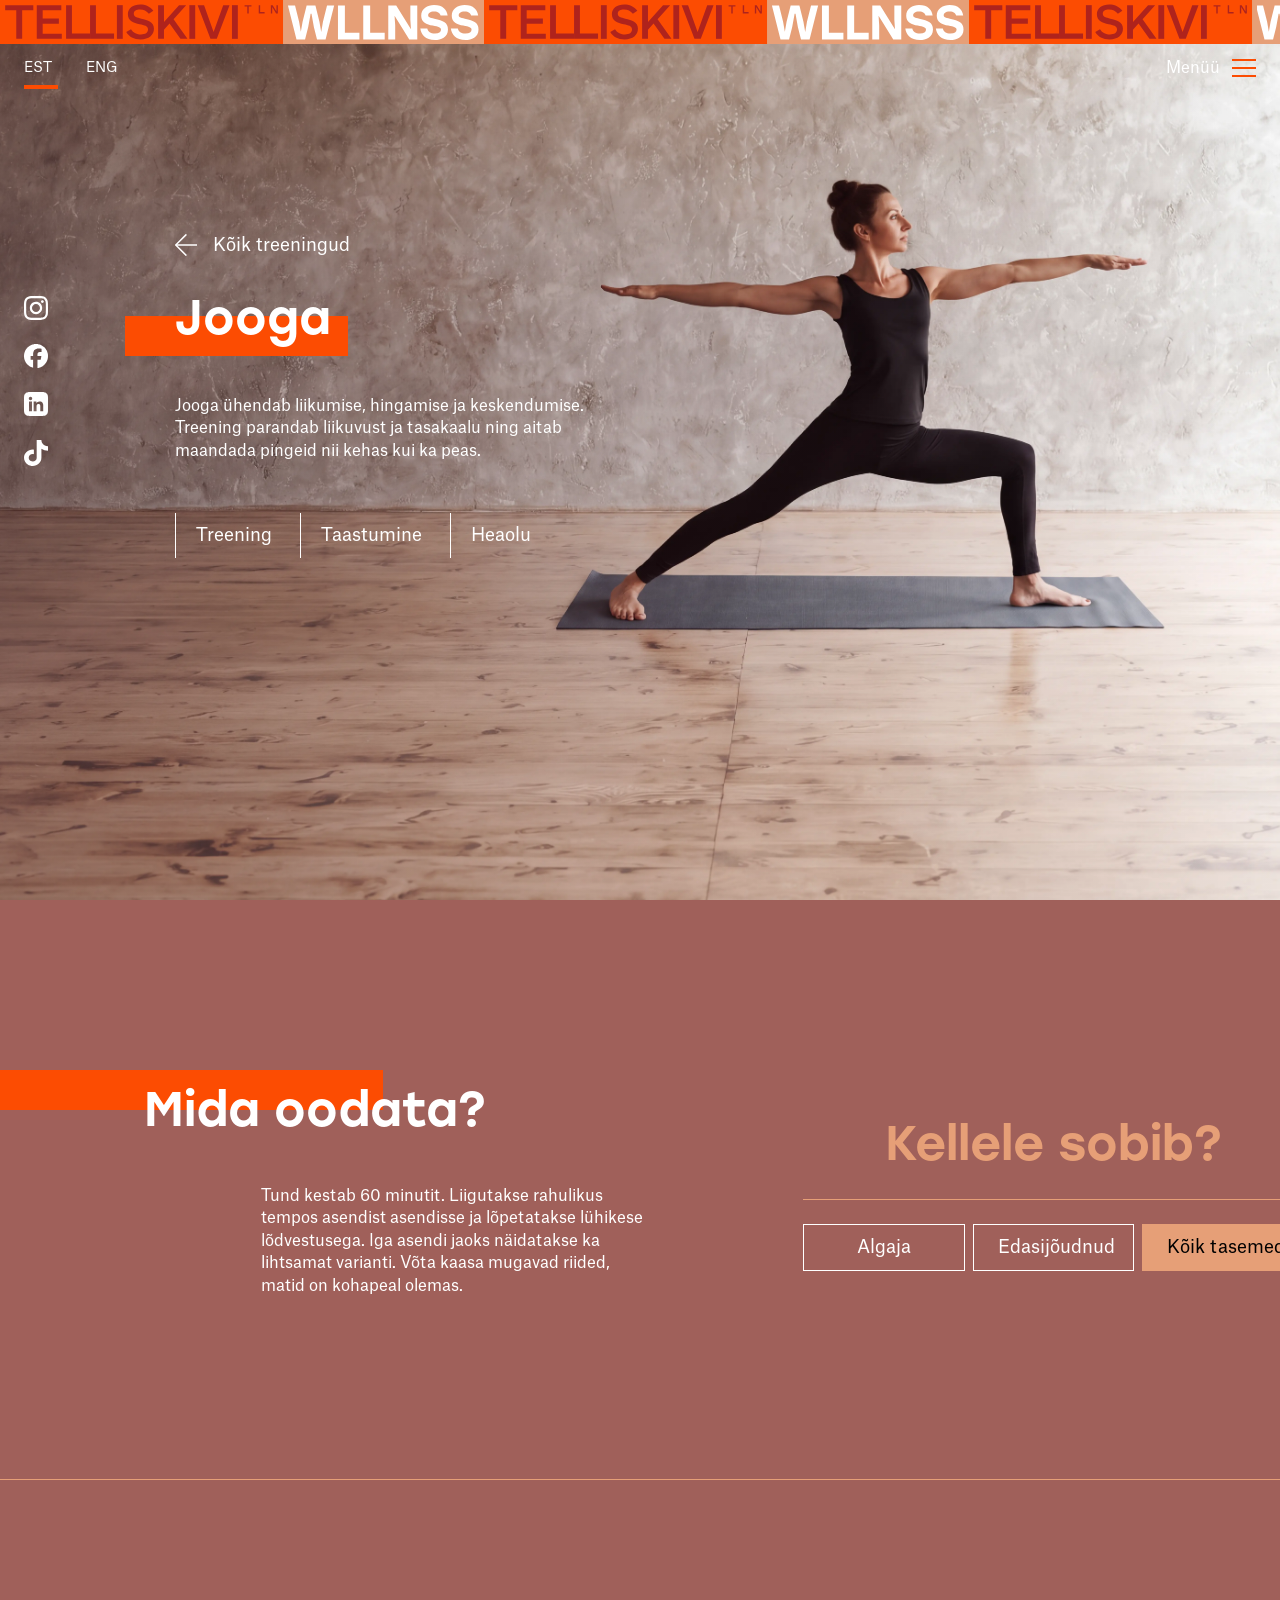
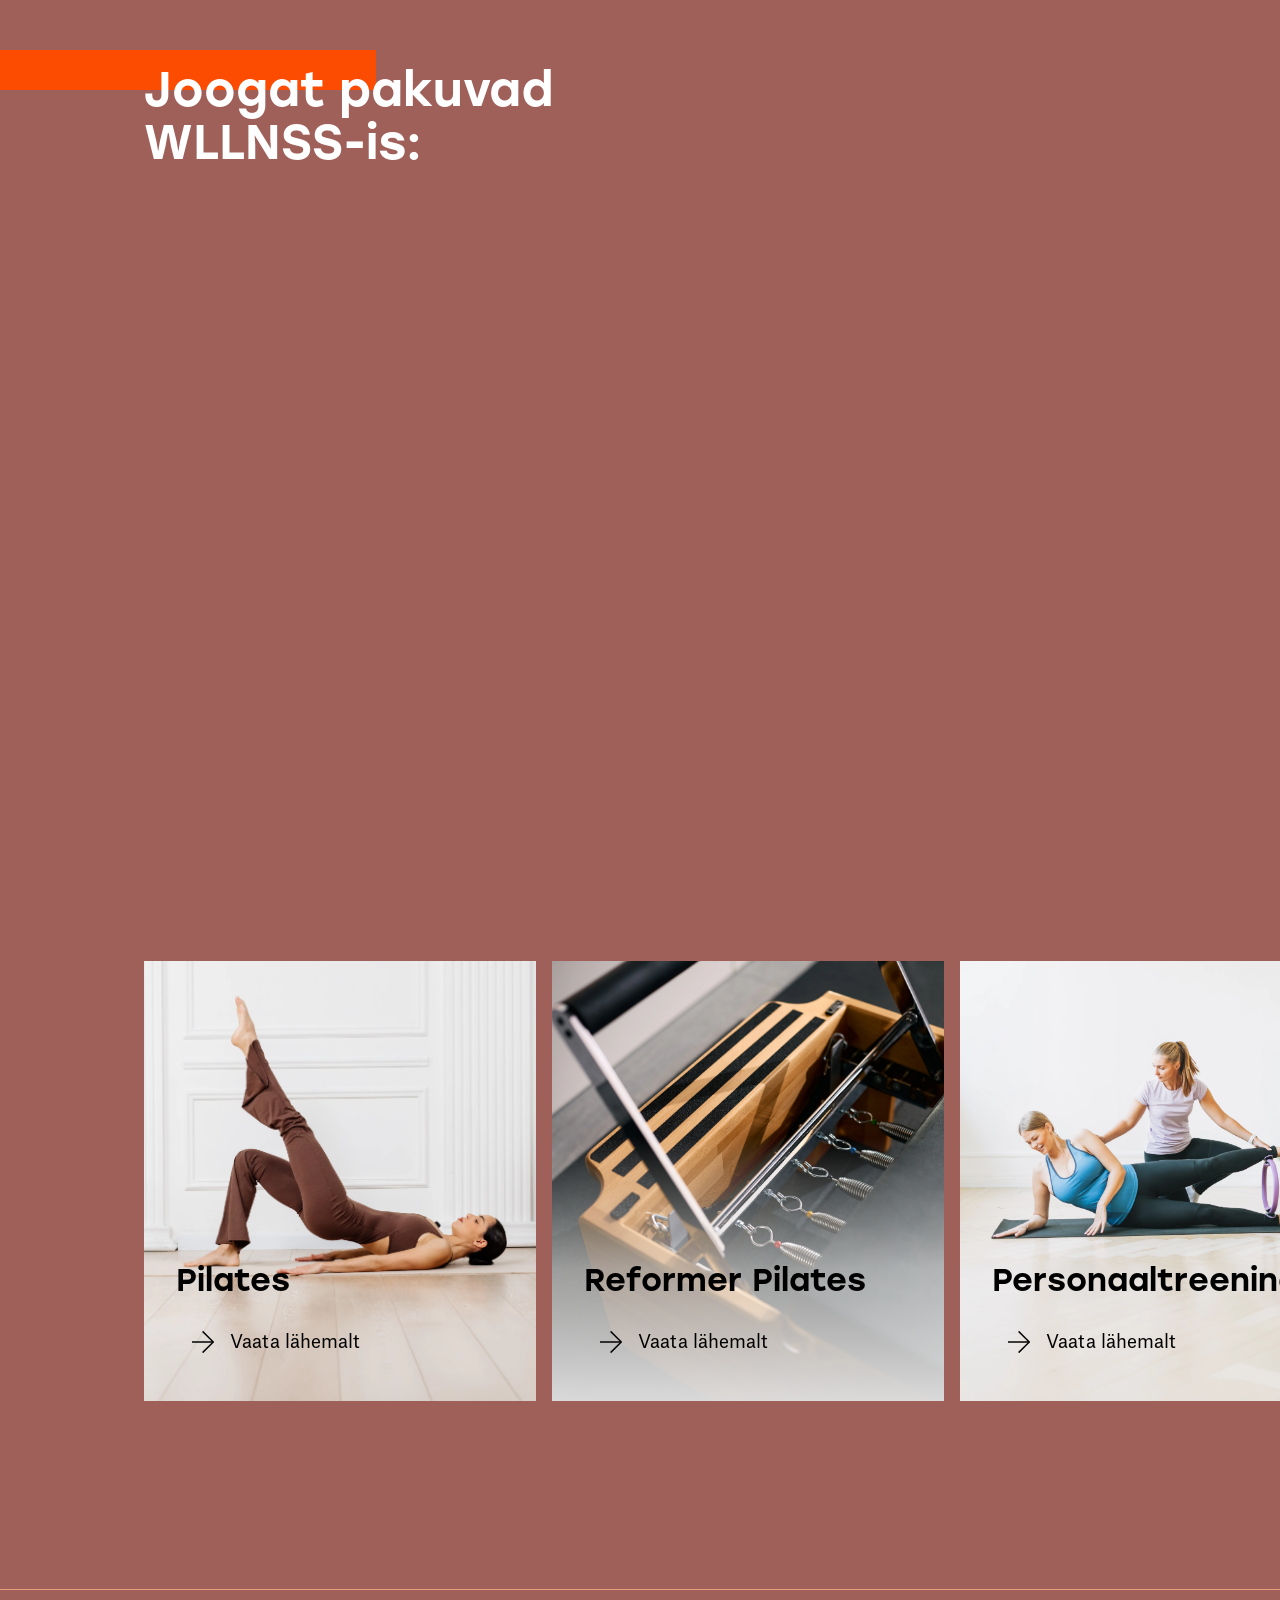
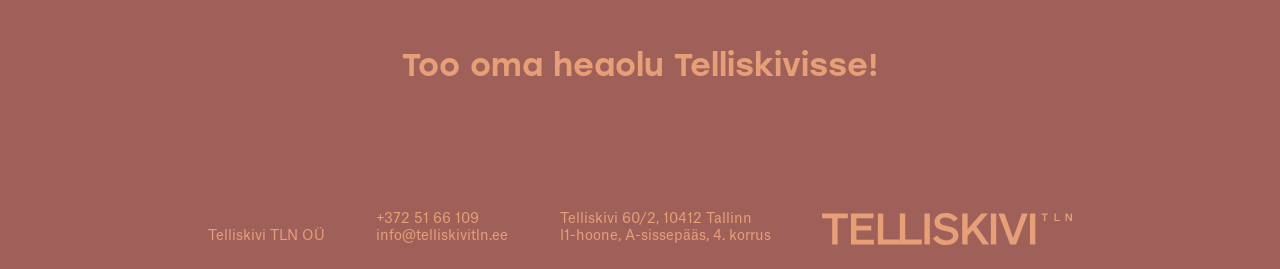
==== jooga.html @ dd175621 "Footer: headline back to 'Too oma heaolu Telliskivisse!' (Ken) Co-Authored-By: Claude Opus 5.5 <nore" ====
<!doctype html>
<html lang="et">
<head>
  <!-- @head -->
  <meta charset="utf-8">
  <meta name="viewport" content="width=device-width, initial-scale=1">
  <meta name="robots" content="noindex, nofollow">
  <meta name="theme-color" content="#A0605A">
  <link rel="stylesheet" href="assets/css/tokens.css">
  <link rel="stylesheet" href="assets/css/style.css">
  <!-- /@head -->
  <title>Jooga &ndash; WLLNSS</title>
</head>
<body>

  <!-- @header -->
  <svg class="sprite" aria-hidden="true" focusable="false" xmlns="http://www.w3.org/2000/svg">
    <!-- nool.svg (identical in this file and M-hoone), stroke -> currentColor -->
    <symbol id="ic-nool" viewBox="0 0 22 22">
      <path d="M0 11.0024H21.2067" stroke="currentColor" stroke-width="1.5" stroke-miterlimit="10" fill="none"/>
      <path d="M10.6033 0.367188L21.2637 11.0025L10.6033 21.6378" stroke="currentColor" stroke-width="1.5" stroke-miterlimit="10" fill="none"/>
    </symbol>
  </svg>

  <!-- Sticky header. Ticker and menu bar both stay at the top; the bar
       gets its 90% light background as soon as the page scrolls.
       Menu = main Telliskivi site menu, Figma "MENÜÜ EXPLORATION" 3:398:
       transparent 3:605, open 3:815, scrolled + open 3:1035.
       KOGUKOND is a main-site item and is left out on WLLNSS (Ken). -->
  <header class="hdr" data-header>
    <!-- Figma 2:59 — ticker-logo.svg is exactly one repeat period, so it tiles with no seam -->
    <a class="ticker" href="index.html" aria-label="Telliskivi TLN WLLNSS — avaleht">
      <span class="ticker__track"></span>
    </a>

    <div class="hdr__bar">
      <nav class="lang" aria-label="Keel">
        <a href="#" aria-current="true">EST</a>
        <a href="#" lang="en">ENG</a>
      </nav>


      <div class="hdr__right">
        <button class="hdr__menu-btn" data-burger aria-expanded="false" aria-controls="site-nav">
          <span class="hdr__menu-label">Men&uuml;&uuml;</span>
          <span class="hdr__burger" aria-hidden="true"><i></i><i></i><i></i></span>
          <img class="hdr__close" src="assets/img/sulge.svg" alt="" width="24" height="18">
        </button>
      </div>
    </div>

    <!-- Open menu — 3:1027 (transparent, blur only) / 3:1247 (scrolled, 90% light) -->
    <nav class="menu-drop" id="site-nav" data-nav>
      <!-- Menu (Ken, 2026-10-12) -->
      <a href="index.html#tutvustus">Tutvustus</a>
      <a href="treeningud.html" data-page="treeningud">Treeningud ja teenused</a>
      <a href="index.html#asukoht">Asukoht</a>
      <a href="https://telliskivitln.ee" target="_blank" rel="noopener">Telliskivi TLN</a>
    </nav>
  </header>
  <!-- /@header -->

  <main>

    <!-- HERO — Figma 6:133 -->
    <section class="hero hero--detail hero--jooga">
      <img class="hero__img" src="assets/img/yoga_2.webp" alt="" fetchpriority="high">
      <div class="canvas">
        <a class="nupp nupp--back detail__back" href="treeningud.html" data-reveal><svg class="nupp__arrow" aria-hidden="true"><use href="#ic-nool"/></svg>K&otilde;ik treeningud</a>
        <span class="bar bar--hero" style="--bar-w: 223px" data-reveal aria-hidden="true"></span>
        <h1 class="hero__title h1" data-reveal>Jooga</h1>
        <p class="hero__text" data-reveal data-reveal-delay="80">Jooga &uuml;hendab liikumise, hingamise ja keskendumise. Treening parandab liikuvust ja tasakaalu ning aitab maandada pingeid nii kehas kui ka peas.</p>
        <!-- Category tags (10:175) — part of the filters feature, so the filters switch in tokens.css hides them too -->
        <div class="detail__tags" data-reveal data-reveal-delay="160">
          <a class="detail__tag" href="treeningud.html?f=reset">Treening</a>
          <a class="detail__tag" href="treeningud.html?f=recover">Taastumine</a>
          <a class="detail__tag" href="treeningud.html?f=connect">Heaolu</a>
        </div>
      </div>

      <!-- Figma 2:201 — social.svg inlined (fill -> currentColor) with a link
           around each icon, so each one can change colour on hover.
           Outside .canvas so it is always 24px from the screen edge, not the 1440 canvas. -->
      <svg class="social" width="24" height="170" viewBox="0 0 24 170" fill="none" xmlns="http://www.w3.org/2000/svg">
          <a href="#" aria-label="Instagram"><rect y="0" width="24" height="24" fill="transparent"/><path d="M7.03179 0.077863C5.75504 0.139923 4.8817 0.343834 4.1192 0.640834C3.3301 0.946701 2.66069 1.35896 1.99571 2.02831C1.33074 2.69767 0.918457 3.36703 0.617002 4.15608C0.31998 4.91853 0.120488 5.7918 0.0628566 7.06846C0.00965865 8.35399 -0.00364083 8.76181 0.000792326 12.0199C0.00522549 15.2781 0.0229581 15.6859 0.0805892 16.967C0.142653 18.2437 0.346579 19.1169 0.643601 19.8794C0.949489 20.6684 1.36177 21.3378 2.03118 22.0027C2.70059 22.6676 3.36999 23.0755 4.1591 23.3813C4.9216 23.6783 5.79493 23.8778 7.07168 23.9354C8.35287 23.9931 8.76072 24.0064 12.0191 23.9975C15.2775 23.9931 15.6898 23.9753 16.9665 23.9177C18.2433 23.8556 19.1166 23.6517 19.8791 23.3547C20.6682 23.0444 21.3376 22.6366 22.0026 21.9673C22.6675 21.2979 23.0754 20.6285 23.3813 19.8395C23.6783 19.077 23.8778 18.2038 23.9354 16.9271C23.9931 15.646 24.0064 15.2382 23.9975 11.9801C23.9931 8.72191 23.9753 8.31409 23.9177 7.033C23.8556 5.75634 23.6517 4.88307 23.3547 4.12062C23.0444 3.33157 22.6365 2.66221 21.9671 1.99729C21.2977 1.33236 20.6283 0.920104 19.8392 0.61867C19.0767 0.32167 18.2034 0.122191 16.9266 0.0645645C15.6454 0.0069375 15.2376 -0.00636103 11.9792 0.00250466C8.72082 0.00693751 8.31297 0.0246689 7.03179 0.0822959M7.17365 21.7722C6.00329 21.7234 5.36935 21.5284 4.94377 21.3644C4.38519 21.1472 3.98177 20.8856 3.56062 20.469C3.13947 20.0478 2.87791 19.6489 2.66069 19.0903C2.49666 18.6648 2.29717 18.0309 2.24397 16.8606C2.18634 15.5973 2.17304 15.216 2.16418 12.0111C2.15974 8.80613 2.16861 8.42934 2.22624 7.16155C2.275 5.99128 2.47006 5.35738 2.63409 4.93183C2.85132 4.36886 3.10844 3.9699 3.52959 3.54878C3.95074 3.12766 4.34972 2.86612 4.9083 2.64891C5.32945 2.4849 5.96783 2.28542 7.13375 2.23223C8.40163 2.17017 8.77845 2.1613 11.9836 2.15243C15.1888 2.148 15.5701 2.15687 16.8335 2.21449C18.0039 2.26326 18.6378 2.4583 19.0634 2.62232C19.6264 2.83953 20.0254 3.09663 20.4465 3.51775C20.8677 3.93887 21.1292 4.33339 21.3465 4.89637C21.5105 5.31749 21.71 5.95582 21.7632 7.12165C21.8252 8.38945 21.8385 8.76624 21.843 11.9712C21.8474 15.1761 21.8385 15.5574 21.7809 16.8207C21.7322 17.991 21.5371 18.6249 21.3731 19.0504C21.1558 19.609 20.8987 20.0124 20.4776 20.4335C20.0564 20.8546 19.6574 21.1161 19.0989 21.3334C18.6777 21.4974 18.0393 21.6968 16.8734 21.75C15.6055 21.8077 15.2287 21.821 12.0235 21.8298C8.81835 21.8343 8.44153 21.8254 7.17365 21.7678M16.9576 5.58346C16.9576 6.37694 17.6049 7.0197 18.3984 7.0197C19.1919 7.0197 19.8392 6.3725 19.8348 5.57902C19.8348 4.78554 19.1875 4.13835 18.3895 4.14278C17.596 4.14278 16.9488 4.78998 16.9532 5.58346M5.83927 12.0066C5.8437 15.4111 8.60999 18.1639 12.0147 18.155C15.4193 18.1506 18.1723 15.3845 18.1679 11.9801C18.1635 8.57563 15.3972 5.82283 11.9925 5.8317C8.58783 5.83613 5.83483 8.60222 5.8437 12.0066M8.00265 12.0022C8.00265 9.79466 9.78478 7.99936 11.9969 7.99492C14.2046 7.99492 16.0001 9.77693 16.0045 11.9889C16.0045 14.1965 14.2224 15.9918 12.0102 15.9962C9.80251 15.9962 8.00708 14.2142 8.00265 12.0022Z" fill="currentColor"/></a>
          <a href="#" aria-label="Facebook"><rect y="48" width="24" height="24" fill="transparent"/><path d="M23.9828 59.4864V60.5717C23.9613 60.6106 23.9656 60.6539 23.9656 60.6971C23.9613 60.8485 23.9613 60.9955 23.944 61.1468C23.9225 61.3457 23.901 61.5446 23.8752 61.7435C23.8321 62.0721 23.7719 62.3964 23.6987 62.7207C23.5609 63.3175 23.3845 63.9055 23.1563 64.4763C22.9583 64.9779 22.7259 65.4665 22.4633 65.9378C22.2524 66.314 22.0242 66.6815 21.7703 67.0318C21.6024 67.2609 21.4345 67.4944 21.2494 67.7106C21.1289 67.8533 21.0127 67.996 20.8878 68.13C20.7501 68.2814 20.6124 68.4327 20.466 68.5754C20.2981 68.744 20.1216 68.904 19.9452 69.064C19.816 69.1808 19.6783 69.2975 19.5448 69.4099C19.3253 69.5915 19.0972 69.7602 18.8647 69.9245C18.473 70.2012 18.0684 70.4477 17.6509 70.6769C17.3409 70.8412 17.0267 70.9925 16.7082 71.1309C16.1873 71.3514 15.6536 71.5373 15.1112 71.6844C14.642 71.8097 14.1642 71.9092 13.6821 71.9784C13.6261 71.987 13.5702 71.9914 13.5099 72C13.4841 72 13.4626 71.987 13.4626 71.9611C13.4626 71.9265 13.4626 71.8919 13.4626 71.8573C13.4626 69.1981 13.4626 66.5345 13.4626 63.8752C13.4626 63.845 13.4626 63.8147 13.4626 63.7844C13.4626 63.7455 13.4798 63.7282 13.5185 63.7239C13.5616 63.7239 13.6046 63.7239 13.6434 63.7239C14.599 63.7239 15.5546 63.7239 16.5102 63.7239C16.5489 63.7239 16.5876 63.7239 16.6264 63.7239C16.6479 63.7239 16.6694 63.7153 16.691 63.7109C16.6996 63.685 16.7039 63.6634 16.7082 63.6418C16.7426 63.4645 16.7727 63.2872 16.8072 63.1056C16.8804 62.6948 16.9578 62.2883 17.031 61.8776C17.1128 61.4279 17.1946 60.9739 17.2807 60.5242C17.3022 60.4074 17.3237 60.2907 17.3452 60.1739C17.3538 60.135 17.3625 60.1004 17.3366 60.0615C17.2893 60.0399 17.2376 60.0485 17.1903 60.0485C15.9979 60.0485 14.8013 60.0485 13.6089 60.0485C13.4583 60.0485 13.4583 60.0485 13.4583 59.8929C13.4583 59.4605 13.4583 59.0281 13.4583 58.5957C13.4583 58.3622 13.4755 58.133 13.5099 57.9038C13.5487 57.6703 13.6046 57.4412 13.695 57.225C13.8328 56.9093 14.0351 56.6499 14.3235 56.4596C14.543 56.3126 14.7884 56.2175 15.0423 56.1569C15.3652 56.0791 15.6923 56.0445 16.0238 56.0402C16.1701 56.0402 16.3165 56.0402 16.4628 56.0402C16.7684 56.0359 17.0784 56.0575 17.384 56.0661C17.4184 56.0661 17.4528 56.0748 17.4873 56.0748C17.5088 56.0748 17.5303 56.0748 17.5519 56.0748C17.5734 56.0272 17.5648 55.984 17.5648 55.9451C17.5648 54.9289 17.5648 53.9085 17.5648 52.8923C17.5648 52.7367 17.5648 52.7496 17.427 52.7194C17.2764 52.6848 17.1257 52.6588 16.9751 52.6329C16.7039 52.5853 16.4284 52.5551 16.1529 52.5291C16.0453 52.5205 15.9377 52.5118 15.8301 52.5032C15.645 52.4902 15.4642 52.4686 15.2791 52.4643C14.9993 52.4599 14.7195 52.4643 14.4397 52.4643C14.4139 52.4643 14.388 52.4643 14.3579 52.4643C14.2073 52.4772 14.0609 52.4902 13.9102 52.5032C13.8069 52.5118 13.7036 52.5205 13.6003 52.5335C13.3937 52.568 13.1828 52.5983 12.9762 52.6459C12.4941 52.7496 12.0292 52.901 11.5901 53.1302C11.1123 53.381 10.6905 53.7009 10.3418 54.116C10.1309 54.3668 9.9501 54.6392 9.79944 54.9333C9.50243 55.5083 9.33456 56.1224 9.22694 56.758C9.19251 56.9612 9.16668 57.1601 9.14946 57.3633C9.13225 57.5752 9.11072 57.7871 9.10642 57.999C9.10642 58.2281 9.10642 58.453 9.10642 58.6821C9.10642 59.08 9.10642 59.4778 9.10642 59.8756C9.10642 59.9102 9.10642 59.9447 9.10642 59.9793C9.10642 60.0226 9.0849 60.0442 9.04185 60.0442C9.00311 60.0442 8.96437 60.0442 8.92563 60.0442C8.21969 60.0442 7.51375 60.0442 6.80781 60.0442C6.77338 60.0442 6.73894 60.0442 6.7045 60.0442C6.68298 60.0442 6.66146 60.0528 6.64424 60.0572C6.62272 60.1091 6.63133 60.1566 6.63133 60.1999C6.63133 61.3241 6.63133 62.444 6.63133 63.5682C6.63133 63.5942 6.63133 63.6245 6.63133 63.6504C6.63133 63.672 6.63994 63.6936 6.64854 63.7196C6.69589 63.7196 6.73464 63.7196 6.77768 63.7196C7.178 63.7196 7.57401 63.7196 7.97433 63.7196C8.30578 63.7196 8.63292 63.7196 8.96437 63.7196C9.00741 63.7196 9.05046 63.7109 9.0935 63.7369C9.0935 63.7498 9.10642 63.7715 9.10642 63.7888C9.10642 63.8234 9.10642 63.8579 9.10642 63.8925C9.10642 66.448 9.10642 69.0035 9.10642 71.5633C9.10642 71.5979 9.10642 71.6325 9.10642 71.6671C9.10642 71.6843 9.09781 71.7016 9.0892 71.7276C9.05907 71.7276 9.03324 71.7276 9.00741 71.7189C8.81802 71.6671 8.62862 71.6152 8.44353 71.559C7.98725 71.4163 7.54388 71.252 7.10913 71.053C6.55385 70.8023 6.02009 70.5169 5.51216 70.1839C5.11614 69.9245 4.73304 69.6478 4.37146 69.3451C4.08737 69.1116 3.81618 68.8608 3.55361 68.6014C3.41156 68.463 3.28242 68.3203 3.14898 68.1733C3.06289 68.0825 2.9768 67.9873 2.89502 67.8879C2.65397 67.5982 2.41722 67.3042 2.20199 66.9928C1.9179 66.5864 1.65532 66.1626 1.42288 65.7259C1.255 65.4146 1.10434 65.0946 0.9666 64.766C0.742765 64.2385 0.553366 63.6936 0.407013 63.1358C0.256355 62.5651 0.144438 61.9857 0.0841749 61.3976C0.0626524 61.1857 0.0411301 60.9782 0.0239121 60.7663C0.0109986 60.5847 0.00669603 60.4031 0.00239153 60.2258C-0.00191298 60.0485 -0.0019135 59.8712 0.0153045 59.694C0.0325225 59.5167 0.0239125 59.3394 0.0411305 59.1621C0.0583485 58.9935 0.0712623 58.8248 0.0884803 58.6562C0.118612 58.3665 0.161658 58.0811 0.217617 57.8001C0.31662 57.2639 0.450059 56.7407 0.626543 56.2218C0.742765 55.8716 0.876204 55.5256 1.02256 55.1884C1.20335 54.7776 1.40135 54.3798 1.62519 53.995C1.88346 53.5496 2.16325 53.1258 2.47748 52.7194C2.76158 52.3518 3.05859 51.993 3.38573 51.66C3.57513 51.4654 3.76453 51.2665 3.97545 51.0892C4.1218 50.9638 4.26385 50.8341 4.4102 50.7131C4.65986 50.5055 4.91814 50.3152 5.18071 50.1293C5.56812 49.8569 5.97274 49.6104 6.39027 49.3899C6.70881 49.2213 7.03165 49.0613 7.3674 48.9229C7.73759 48.7673 8.11638 48.6289 8.50379 48.5122C8.94285 48.3781 9.38621 48.27 9.83388 48.1879C10.1223 48.136 10.4064 48.0884 10.6991 48.0625C10.7938 48.0538 10.8885 48.0452 10.9875 48.0365C11.1554 48.0235 11.3232 48.0019 11.4911 48.0019C11.8398 47.9976 12.1884 48.0019 12.5371 48.0019C12.5758 48.0019 12.6146 48.0019 12.6533 48.0062C12.804 48.0192 12.9503 48.0322 13.101 48.0452C13.2129 48.0538 13.3248 48.0625 13.4324 48.0754C13.6735 48.11 13.9102 48.1446 14.147 48.1835C14.698 48.2787 15.236 48.417 15.7655 48.5943C16.1615 48.724 16.5446 48.8754 16.9234 49.044C17.4744 49.2948 18.0038 49.5802 18.5118 49.9088C18.8906 50.1553 19.2607 50.4233 19.6094 50.7131C19.8634 50.9249 20.113 51.1411 20.3498 51.3746C20.6511 51.6687 20.9395 51.98 21.2107 52.3043C21.512 52.6632 21.7875 53.035 22.0415 53.4242C22.2868 53.7961 22.5106 54.1852 22.713 54.583C22.9669 55.0889 23.1908 55.6121 23.3715 56.1483C23.4662 56.4207 23.548 56.6974 23.6212 56.9785C23.7116 57.3201 23.7848 57.666 23.845 58.0163C23.8838 58.2498 23.9139 58.4789 23.9397 58.7124C23.9613 58.9243 23.9828 59.1318 23.9828 59.348C23.9828 59.3783 23.9828 59.4086 23.9828 59.4388C23.9828 59.4561 23.9914 59.4734 24 59.4951L23.9828 59.4864Z" fill="currentColor"/></a>
          <a href="#" aria-label="LinkedIn"><rect y="96" width="24" height="24" fill="transparent"/><g clip-path="url(#social-clip)"><path fill-rule="evenodd" clip-rule="evenodd" d="M23.9985 113.91C23.9985 114.041 23.9944 114.326 23.9865 114.546C23.9672 115.085 23.9245 115.78 23.8599 116.096C23.7628 116.572 23.6164 117.021 23.4254 117.395C23.1994 117.838 22.9111 118.234 22.5685 118.576C22.2268 118.917 21.8309 119.204 21.3893 119.429C21.0134 119.621 20.5614 119.767 20.0829 119.864C19.7692 119.927 19.0796 119.969 18.5444 119.988C18.3239 119.996 18.0389 120 17.9082 120L6.09075 119.998C5.95932 119.998 5.6743 119.994 5.45436 119.986C4.91578 119.967 4.22056 119.924 3.90407 119.859C3.42807 119.762 2.9789 119.616 2.60501 119.425C2.16263 119.199 1.76656 118.911 1.42468 118.568C1.0835 118.226 0.796334 117.83 0.571211 117.389C0.379526 117.013 0.23308 116.561 0.136343 116.082C0.0732231 115.769 0.0312025 115.079 0.0122485 114.544C0.00438087 114.324 0.000447027 114.039 0.000447027 113.908L0.00223514 102.09C0.00223514 101.959 0.00616898 101.674 0.0142155 101.454C0.033527 100.915 0.0762629 100.22 0.140814 99.9036C0.237908 99.4276 0.384354 98.9785 0.575503 98.6046C0.80152 98.1622 1.08976 97.7661 1.43219 97.4242C1.77407 97.0831 2.16978 96.7959 2.61144 96.5708C2.9873 96.3793 3.43934 96.2326 3.91802 96.1361C4.23147 96.0728 4.92132 96.0308 5.45668 96.0118C5.67698 96.0039 5.962 96 6.09289 96L17.9103 96.0018C18.0418 96.0018 18.3268 96.0059 18.5467 96.0138C19.0853 96.0331 19.7805 96.0758 20.0972 96.1404C20.573 96.2375 21.0222 96.3839 21.3961 96.5749C21.8383 96.8009 22.2345 97.0891 22.5764 97.4317C22.9176 97.7734 23.2047 98.1693 23.4299 98.611C23.6215 98.9867 23.768 99.4387 23.8646 99.9174C23.9279 100.231 23.9699 100.921 23.9888 101.456C23.9967 101.676 24.0006 101.961 24.0006 102.092L23.9988 113.909L23.9985 113.91ZM6.49361 104.18C7.43487 104.18 8.19785 103.417 8.19785 102.475C8.19785 101.534 7.43487 100.771 6.49361 100.771C5.55235 100.771 4.78918 101.534 4.78918 102.475C4.78918 103.417 5.55235 104.18 6.49361 104.18ZM7.97953 105.614H5.00769V115.229H7.97953V105.614ZM18.8462 107.516C18.6433 107.077 18.4226 106.656 18.0366 106.345C17.6609 106.041 17.2217 105.757 16.7565 105.614C16.2288 105.453 15.8374 105.42 15.2872 105.444C14.195 105.489 12.9857 106.115 12.3713 107.013V105.614H9.63996V115.229H12.5392V110.069C12.5392 110.015 12.553 109.143 13.1945 108.564C13.9906 107.847 16.3046 107.807 16.3046 109.999L16.2973 115.229H19.211V109.023C19.211 108.509 19.0604 107.98 18.8464 107.516L18.8462 107.516Z" fill="currentColor"/></g></a>
          <a href="#" aria-label="TikTok"><rect y="144" width="24" height="26" fill="transparent"/><path d="M20.4153 149.212C18.9329 148.298 17.8627 146.837 17.5291 145.134C17.457 144.766 17.4175 144.388 17.4175 144H12.6858L12.678 161.914C12.5985 163.92 10.851 165.53 8.70827 165.53C8.04243 165.53 7.41519 165.373 6.86331 165.098C5.59735 164.469 4.73116 163.215 4.73116 161.773C4.73116 159.701 6.51546 158.015 8.70827 158.015C9.11769 158.015 9.51012 158.079 9.88187 158.189V153.625C9.49725 153.576 9.10667 153.545 8.70827 153.545C3.9068 153.545 0 157.236 0 161.773C0 164.556 1.47229 167.019 3.71793 168.509C5.13232 169.447 6.8532 170 8.70873 170C13.5107 170 17.4175 166.309 17.4175 161.773V152.689C19.273 153.947 21.5467 154.689 24 154.689V150.219C22.6784 150.219 21.4474 149.848 20.4153 149.212Z" fill="currentColor"/></a>
        <defs><clipPath id="social-clip"><rect width="24" height="24" transform="translate(0 96)"/></clipPath></defs>
      </svg>
    </section>

    <!-- MIDA OODATA / KELLELE SOBIB — Figma 6:186 -->
    <section class="mida">
      <div class="canvas">
        <span class="bar bar--orange" style="--bar-w: 393px" data-reveal aria-hidden="true"></span>
        <h2 class="mida__title h1" data-reveal>Mida oodata?</h2>
        <p class="mida__text" data-reveal data-reveal-delay="80">Tund kestab 60 minutit. Liigutakse rahulikus tempos asendist asendisse ja l&otilde;petatakse l&uuml;hikese l&otilde;dvestusega. Iga asendi jaoks n&auml;idatakse ka lihtsamat varianti. V&otilde;ta kaasa mugavad riided, matid on kohapeal olemas.</p>

        <div class="sobib" data-reveal data-reveal-delay="120">
          <p class="sobib__title">Kellele sobib?</p>
          <div class="sobib__row">
            <p class="sobib__tase">Algaja</p>
            <p class="sobib__tase">Edasij&otilde;udnud</p>
            <p class="sobib__tase is-on">K&otilde;ik tasemed</p>
          </div>
        </div>
      </div>
    </section>

    <!-- PARTNERID — Figma 6:216 -->
    <section class="partnerid">
      <div class="canvas">
        <span class="bar bar--orange" style="--bar-w: 386px" data-reveal aria-hidden="true"></span>
        <h2 class="partnerid__title h1" data-reveal>Joogat pakuvad WLLNSS-is:</h2>
        <div class="partnerid__row" data-reveal data-reveal-delay="80">
          <div class="partner">
            <p class="partner__name">[Partner 1]</p>
            <p class="partner__intro">Partneri l&uuml;hitutvustus.</p>
            <!-- Partner's own booking URL goes here, with target="_blank" rel="noopener" (opens in a new tab) -->
            <a class="nupp nupp--tume" href="#"><svg class="nupp__arrow" aria-hidden="true"><use href="#ic-nool"/></svg>BRONEERI TREENING</a>
          </div>
          <div class="partner">
            <p class="partner__name">[Partner 2]</p>
            <p class="partner__intro">Partneri l&uuml;hitutvustus.</p>
            <!-- Partner's own booking URL goes here, with target="_blank" rel="noopener" (opens in a new tab) -->
            <a class="nupp nupp--tume" href="#"><svg class="nupp__arrow" aria-hidden="true"><use href="#ic-nool"/></svg>BRONEERI TREENING</a>
          </div>
        </div>
      </div>
    </section>

    <!-- TEISED TREENINGUD — Figma 10:177 (homepage slider on white) -->
    <section class="treeningud teised">
      <div class="canvas">
        <span class="bar bar--orange" style="--bar-w: 386px" data-reveal aria-hidden="true"></span>
        <h2 class="treeningud__title h1" data-reveal>Teised treeningud</h2>
        <a class="nupp treeningud__all" href="treeningud.html" data-reveal data-reveal-delay="80"><svg class="nupp__arrow" aria-hidden="true"><use href="#ic-nool"/></svg>Vaata k&otilde;iki</a>
      </div>

      <div class="slider" data-slider>
        <div class="slider__track" data-slider-track>
          <a class="ala" href="pilates.html">
            <img class="ala__img ala__img--pilates" src="assets/img/pilates_2.webp" alt="" loading="lazy">
            <span class="ala__body">
              <span class="ala__title">Pilates</span>
              <span class="nupp ala__nupp"><svg class="nupp__arrow" aria-hidden="true"><use href="#ic-nool"/></svg>Vaata l&auml;hemalt</span>
            </span>
          </a>
          <a class="ala" href="reformer-pilates.html">
            <img class="ala__img ala__img--reformer" src="assets/img/reformer_2.webp" alt="" loading="lazy">
            <span class="ala__body">
              <span class="ala__title">Reformer Pilates</span>
              <span class="nupp ala__nupp"><svg class="nupp__arrow" aria-hidden="true"><use href="#ic-nool"/></svg>Vaata l&auml;hemalt</span>
            </span>
          </a>
          <a class="ala" href="personaaltreening.html">
            <img class="ala__img ala__img--personaaltreening" src="assets/img/personal_2.webp" alt="" loading="lazy">
            <span class="ala__body">
              <span class="ala__title">Personaaltreening</span>
              <span class="nupp ala__nupp"><svg class="nupp__arrow" aria-hidden="true"><use href="#ic-nool"/></svg>Vaata l&auml;hemalt</span>
            </span>
          </a>
          <a class="ala" href="pilates.html">
            <img class="ala__img ala__img--pilates" src="assets/img/pilates_2.webp" alt="" loading="lazy">
            <span class="ala__body">
              <span class="ala__title">Pilates</span>
              <span class="nupp ala__nupp"><svg class="nupp__arrow" aria-hidden="true"><use href="#ic-nool"/></svg>Vaata l&auml;hemalt</span>
            </span>
          </a>
        </div>
      </div>

      <div class="canvas">
        <div class="slider__nav">
          <button class="nupp nupp-round nupp-round--back" type="button" data-slider-prev aria-label="Eelmised"><svg class="nupp__arrow" aria-hidden="true"><use href="#ic-nool"/></svg></button>
          <button class="nupp nupp-round" type="button" data-slider-next aria-label="J&auml;rgmised"><svg class="nupp__arrow" aria-hidden="true"><use href="#ic-nool"/></svg></button>
        </div>
      </div>
    </section>

  </main>

  <!-- @footer -->
  <!-- Figma "Telliskivi – Web" 5647:5353 -->
  <footer class="ftr">
    <div class="ftr__inner">
      <p class="ftr__title">Too oma heaolu Telliskivisse!</p>

      <div class="ftr__info">
        <p>Telliskivi TLN O&Uuml;</p>
        <p><a href="tel:+3725166109">+372 51 66 109</a><br><a href="mailto:info@telliskivitln.ee">info@telliskivitln.ee</a></p>
        <p>Telliskivi 60/2, 10412 Tallinn<br>I1-hoone, A-sissep&auml;&auml;s, 4. korrus</p>
        <img class="ftr__logo" src="assets/img/footer-logo.svg" alt="Telliskivi TLN" width="250" height="32">
      </div>
    </div>
  </footer>
  <!-- /@footer -->

  <script src="assets/js/main.js"></script>
</body>
</html>
---- assets/css/tokens.css ----
/* ============================================================
   tokens.css — Telliskivi WLLNSS
   Values taken from Figma variables (file ndmYXBrFegu0M5ydwKj9HE).
   Do not invent values here.
   ============================================================ */

/* Fonts: same licensed files as Telliskivi M-hoone. */
@font-face {
  font-family: "Atlas Grotesk";
  src: url("../fonts/AtlasGrotesk-Regular-Web.woff") format("woff"),
       url("../fonts/AtlasGrotesk-Regular.otf") format("opentype");
  font-weight: 400;
  font-style: normal;
  font-display: swap;
}

@font-face {
  font-family: "Stolzl";
  src: url("../fonts/StolzlMedium/font.woff2") format("woff2"),
       url("../fonts/StolzlMedium/font.woff") format("woff");
  font-weight: 500;
  font-style: normal;
  font-display: swap;
}

:root {
  /* --- colour (Figma variables) ---------------------------- */
  --c-orange:      #FC4C02;   /* Telliskivi ORANŽ */
  --c-hele:        #E69F77;   /* WLLNSS hele */
  --c-tume:        #A0605A;   /* WLLNSS tume */

  --c-black:       #000000;
  --c-white:       #FFFFFF;
  --c-lightgrey:   #F0F0F0;   /* Helehall — hero bg in this file, button hover in M-hoone Tükid */

  /* Hovers borrowed from Telliskivi M (Tükid 1:66082). See INTERPRETATIONS.md */
  --c-orange-hover: #E74219;  /* "oranži hover" */
  --c-hele-hover:   #D9906A;  /* hele darkened by the same step as oranž -> oranži hover */
  --c-tume-hover:   #8F5550;  /* tume darkened by the same step, for the tume BRONEERI button */
  --c-btn-hover:    rgba(240, 240, 240, 0.1);  /* Helehall at 10%, Ken 2026-10-05 */

  /* --- type (Figma text styles, verbatim) ------------------ */
  --font-body:    "Atlas Grotesk", system-ui, -apple-system, sans-serif;
  --font-display: "Stolzl", system-ui, -apple-system, sans-serif;

  --fs-h1: 48px;  --lh-h1: 1.1;    /* H1 — Stolzl Medium */
  --fs-h2: 32px;  --lh-h2: 1.1;    /* H2 — Stolzl Medium */
  --fs-stat: 34px; --lh-stat: 38px; /* stat numbers, not a style in the file */
  --fs-menu: 18px; --lh-menu: 24px; /* Menüü — button labels */
  --fs-b1: 16px;  --lh-b1: 1.4;
  --fs-b2: 14px;  --lh-b2: 1.2;

  /* --- FILTERS SWITCH ---------------------------------------
     flex = treatment filters on (Kõik treeningud page) and the category
     tag on detail pages. none = both gone; the pages then match Figma
     without filters. This one word is the only thing to change. */
  --filters: flex;

  /* --- layout ---------------------------------------------- */
  --container: 1440px;
  --gutter: 144px;     /* Figma content inset on 1440 */
  --ticker-h: 44px;   /* live Telliskivi sites use 44 (Ken); Figma frame has 48 */

  /* --- motion ---------------------------------------------- */
  --ease:     cubic-bezier(0.22, 0.61, 0.36, 1);
  --ease-out: cubic-bezier(0.16, 1, 0.3, 1);
  --dur-fast: 150ms;
  --dur:      250ms;
  --dur-slow: 450ms;
}

@media (max-width: 1199px) { :root { --gutter: 48px; } }
@media (max-width: 700px)  { :root { --gutter: 20px; --fs-h1: 32px; --fs-h2: 24px; --fs-stat: 28px; --lh-stat: 32px; } }
---- assets/css/style.css ----
/* ============================================================
   Telliskivi WLLNSS — prototype styles
   Layout values are the Figma numbers at 1440px (frame 2:58).
   Below 1200px the layout is an adaptation, not designed.
   ============================================================ */

*, *::before, *::after { box-sizing: border-box; }
[hidden] { display: none !important; }

html { scroll-behavior: smooth; overflow-x: clip; scroll-padding-top: calc(var(--ticker-h) + 48px); }   /* clip, not hidden: hidden breaks sticky. scroll-padding: anchor links land below the sticky header */

body {
  margin: 0;
  font-family: var(--font-body);
  font-size: var(--fs-b1);
  line-height: var(--lh-b1);
  color: var(--c-black);
  background: var(--c-white);
  -webkit-font-smoothing: antialiased;
  overflow-x: clip;
}

img, svg { display: block; max-width: 100%; }
a { color: inherit; text-decoration: none; }
p, h1, h2 { margin: 0; font-weight: 400; }
button { font: inherit; }

/* Figma trims every text box to cap-height / baseline, and all its y
   positions are measured that way. text-box does the same in CSS, so the
   numbers below can be copied verbatim. (Chrome 133+, Safari 18.2+;
   Firefox ignores it and text sits a few px lower.) */
.h1, .menu-drop a, .hero__text, .intro__text,
.ala__title, .viis__title, .viis__text, .asukoht__title, .ftr__title, .ftr p {
  text-box: trim-both cap alphabetic;
}

.h1 {
  font-family: var(--font-display);
  font-weight: 500;
  font-size: var(--fs-h1);
  line-height: var(--lh-h1);
}

/* Fixed 1440 canvas: sections keep their background full-bleed and place
   content on this, so absolute positions are the Figma numbers. */
.canvas { position: relative; max-width: var(--container); margin-inline: auto; height: 100%; }

.sprite { position: absolute; width: 0; height: 0; overflow: hidden; }

section { position: relative; overflow: clip; }

/* ============================================================
   HEADER — ticker (2:59) + transparent bar over the hero (2:178)
   ============================================================ */

/* Sticky: ticker + the menu bar hanging below it both stay at the top (Ken).
   The header box is only the ticker's height, so the bar still overlays the hero. */
.hdr { position: sticky; top: 0; z-index: 50; height: var(--ticker-h); }

.ticker {
  --tile: calc(var(--ticker-h) * 11.0099);   /* ticker-logo.svg is 1275.27 x 115.83 */
  display: block;
  height: var(--ticker-h);
  overflow: hidden;
  background: var(--c-orange);
}

.ticker__track {
  display: block;
  height: 100%;
  width: calc(100% + var(--tile));
  background: url("../img/ticker-logo.svg") repeat-x left center;
  background-size: var(--tile) var(--ticker-h);
  animation: ticker-scroll 8.07s linear infinite;   /* 484px tile at ~60px/s, same speed as M-hoone */
}

@keyframes ticker-scroll {
  to { transform: translate3d(calc(-1 * var(--tile)), 0, 0); }
}

.ticker:hover .ticker__track { animation-play-state: paused; }

/* --- menu bar (Figma 3:951 / 3:1171) ------------------------
   Language left, Menüü right. The main site's centre links are hidden
   in the WLLNSS file (2:183), so they are left out. */
.hdr__bar {
  position: absolute;
  top: var(--ticker-h);
  left: 0; right: 0;
  height: 48px;
  display: flex;
  align-items: center;
  justify-content: space-between;
  padding: 0 24px;
  color: var(--c-white);
  transition: background var(--dur) var(--ease), color var(--dur) var(--ease);
}

/* Scrolled (3:1171): Figma bg rgba(245,245,244,0.9), black text */
.hdr.is-scrolled .hdr__bar { background: rgba(245, 245, 244, 0.9); color: var(--c-black); }

.lang {
  display: flex;
  justify-content: space-between;
  width: 94px;
  font-size: var(--fs-b2);
  line-height: var(--lh-b2);
}
.lang a { position: relative; transition: color var(--dur-fast) var(--ease); }
.lang a:hover { color: var(--c-orange); }
/* 34x4 orange bar under the active language, flush with the bar's bottom */
.lang a[aria-current]::after {
  content: "";
  position: absolute;
  left: 0;
  top: 25px;
  width: 34px;
  height: 4px;
  background: var(--c-orange);
}

/* Dropdown links — M-hoone link hover */
.menu-drop a {
  position: relative;
  font-size: var(--fs-b1);
  line-height: var(--lh-b1);
  white-space: nowrap;
  transition: color var(--dur-fast) var(--ease);
}
.menu-drop a::after {
  content: "";
  position: absolute;
  left: 0; bottom: -3px;
  width: 100%; height: 1px;
  background: var(--c-orange);
  transform: scaleX(0);
  transform-origin: right;
  transition: transform var(--dur) var(--ease-out);
}
.menu-drop a:hover, .menu-drop a[aria-current="page"] { color: var(--c-orange); }
.menu-drop a:hover::after { transform: scaleX(1); transform-origin: left; }

.hdr__right { display: flex; align-items: center; gap: 24px; }

.hdr__menu-btn {
  display: flex;
  align-items: center;
  gap: 12px;
  padding: 0;
  border: 0;
  background: none;
  color: inherit;
  font-size: var(--fs-b1);
  line-height: var(--lh-b1);
  cursor: pointer;
}
.hdr__menu-label { transition: opacity var(--dur-fast) var(--ease); }
.hdr__menu-btn:hover .hdr__menu-label { opacity: 0.75; }

.hdr__burger {
  display: flex;
  flex-direction: column;
  justify-content: center;
  gap: 6px;
  width: 24px;
  height: 24px;
}
.hdr__burger i { display: block; height: 2px; background: var(--c-orange); }

/* Open state: burger swaps for the designed X (3:974, 24x18) */
.hdr__close { display: none; width: 24px; height: 18px; }
.hdr__menu-btn[aria-expanded="true"] .hdr__burger { display: none; }
.hdr__menu-btn[aria-expanded="true"] .hdr__close { display: block; }

/* --- open menu (3:1027 / 3:1247) ------------------------------
   12px under the bar. Matches the live main site (telliskivitln.ee/hub):
   the panel starts 32px left of the "Menüü" label (24 + 90 = label + X
   from the right edge) and is only as wide as its links + 32px each side.
   Over the hero it is blur only with white text; once scrolled it takes
   the bar's 90% light. */
.menu-drop {
  position: absolute;
  top: calc(var(--ticker-h) + 48px + 12px);
  left: calc(100% - 24px - 90px - 32px);
  width: max-content;
  /* Links wider than the 146px left of the screen edge would run off it, so the
     panel shifts left by exactly the overflow (translate % = the panel's own
     width). Short links: no shift, text stays in line with "Menüü". */
  --dx: min(0px, calc(146px - 100%));
  display: flex;
  flex-direction: column;
  align-items: flex-start;
  gap: 32px;
  padding: 24px 32px;
  backdrop-filter: blur(10px);
  -webkit-backdrop-filter: blur(10px);
  color: var(--c-white);
  opacity: 0;
  transform: translate(var(--dx), -8px);
  pointer-events: none;
  transition: opacity var(--dur) var(--ease), transform var(--dur) var(--ease), background var(--dur) var(--ease), color var(--dur) var(--ease);
}
.menu-drop.is-open { opacity: 1; transform: translate(var(--dx), 0); pointer-events: auto; }
.hdr.is-scrolled .menu-drop { background: rgba(245, 245, 244, 0.9); color: var(--c-black); }

/* ============================================================
   BUTTONS — Nupp_small (2:162). Hovers from M-hoone Tükid 1:66082:
   bg -> hover colour, arrow slides 4px toward the label.
   ============================================================ */

.nupp {
  display: inline-flex;
  align-items: center;
  gap: 16px;
  padding: 16px;
  border: 0;
  background: transparent;
  color: var(--c-black);
  font-family: var(--font-body);
  font-size: var(--fs-menu);
  line-height: 22px;   /* = arrow height, so the box is Figma's 54px */
  white-space: nowrap;
  cursor: pointer;
  transition: background var(--dur) var(--ease), opacity var(--dur) var(--ease);
}
.nupp__arrow { flex: none; width: 22px; height: 22px; transition: transform var(--dur) var(--ease-out); }

.nupp:hover { background: var(--c-btn-hover); }
.nupp:hover .nupp__arrow { transform: translateX(4px); }
.nupp:focus-visible, .ala:focus-visible { outline: 2px solid var(--c-orange); outline-offset: 2px; }

.nupp--hele { background: var(--c-hele); }
.nupp--hele:hover { background: var(--c-hele-hover); }

/* tume fill, white label — BRONEERI TREENING on the hele partner card (6:269) */
.nupp--tume { background: var(--c-tume); color: var(--c-white); }
.nupp--tume:hover { background: var(--c-tume-hover); }

/* Round arrow buttons, carousel (2:265 / 2:269) */
.nupp-round { gap: 0; }
.nupp-round--back .nupp__arrow, .nupp--back .nupp__arrow { transform: rotate(180deg); }
.nupp-round--back:hover .nupp__arrow, .nupp--back:hover .nupp__arrow { transform: rotate(180deg) translateX(4px); }
.nupp-round:disabled { opacity: 0.3; cursor: default; background: transparent; }
.nupp-round:disabled .nupp__arrow { transform: none; }
.nupp-round--back:disabled .nupp__arrow { transform: rotate(180deg); }

/* ============================================================
   HIGHLIGHT BARS — the 421x40 blocks behind section titles.
   They bleed off the left edge in Figma (x -10), so on screens wider
   than 1440 a pseudo element carries them to the viewport edge.
   ============================================================ */

.bar {
  position: absolute;
  left: -10px;
  top: 170px;
  width: var(--bar-w, 421px);   /* per heading in Figma: 421 intro, 386 Treeningud, 359 Rohkem */
  height: 40px;
  background: var(--c-orange);
}
.bar::before {
  content: "";
  position: absolute;
  right: 100%;
  top: 0; bottom: 0;
  width: 50vw;
  background: inherit;
}
.bar--hele { background: var(--c-hele); }
.bar--hero { left: 174px; top: 266px; width: 520px; }
.bar--hero::before { display: none; }

/* ============================================================
   HERO (2:156) — 720 tall, starts under the ticker
   ============================================================ */

.hero {
  /* Rule (Ken): the hero always fills the first screen. Logo bar + hero =
     exactly one screen. svh = the height with the phone's browser bars
     showing, so nothing jumps; plain vh is the fallback for old browsers. */
  height: calc(100vh - var(--ticker-h));
  height: calc(100svh - var(--ticker-h));
  min-height: 560px;
  background: var(--c-lightgrey);
  color: var(--c-white);
}

.hero__img { position: absolute; inset: 0; width: 100%; height: 100%; max-width: none; object-fit: cover; }
.hero::after {
  content: "";
  position: absolute;
  inset: 0;
  background: linear-gradient(-89.87deg, rgba(0, 0, 0, 0) 0%, rgba(72, 15, 12, 0.5) 99.944%);
}
/* Figma's 720px hero, kept whole and centred vertically, so every Figma
   position below still works and the content sits where Figma puts it
   relative to the middle of the screen. */
.hero .canvas {
  position: absolute;
  z-index: 1;
  left: 0; right: 0;
  top: 50%;
  height: 720px;
  margin-top: -360px;
}

.hero__title { position: absolute; left: 175px; top: 184px; white-space: nowrap; }
.hero__text  { position: absolute; left: 175px; top: 335px; white-space: nowrap; }
.hero__cta   { position: absolute; left: 175px; top: 405px; }

.social { position: absolute; z-index: 1; left: 24px; top: calc(50% - 360px + 184px); width: 24px; height: 170px; }   /* Figma y184 on the centred 720 canvas */
.social { color: var(--c-white); overflow: visible; }
.social a { transition: color var(--dur-fast) var(--ease); }
.social a:hover { color: var(--c-lightgrey); }   /* Helehall, the button-hover grey (Ken) */

/* ============================================================
   INTRO — "Telliskivi – Web" 5605:5327 (was 2:207): tume, white text
   ============================================================ */

.intro { height: 482px; background: var(--c-tume); color: var(--c-white); }   /* 482 since 2026-10-12 (was 612) */

.intro__title { position: absolute; left: 144px; top: 188px; width: 597px; }
.intro__text  { position: absolute; left: 261px; top: 337px; width: 393px; }

/* ============================================================
   NUMBRID — 5596:10132 (2026-10-12, 2nd pass): tume band, 437 tall, content
   from 80px down, "1 WLLNSS" block 24px under the stats. Stats hele.
   Figma values are the old stats scaled ~1.43x, kept verbatim.
   ============================================================ */

.numbrid {
  display: flex;
  justify-content: center;
  align-items: flex-start;
  box-sizing: border-box;
  height: 437px;
  padding-top: 80px;
  background: var(--c-tume);
}
.numbrid__inner { display: flex; flex-direction: column; align-items: stretch; }

/* 5605:5350 — stats row is 84px tall; each stat (124.6) overflows it evenly.
   1.785px lines, 84 tall, centred in 14.282px gaps either side */
.numbrid__row { display: flex; justify-content: center; align-items: center; height: 84px; gap: 30.349px; color: var(--c-hele); }
.numbrid__stat {
  position: relative;
  display: flex;
  flex-direction: column;
  align-items: center;
  gap: 21.424px;
  padding: 28.565px 42.847px;
  white-space: nowrap;
}
/* Lines 5605:5354 / :5358 — hele, now visible on the tume band */
.numbrid__stat + .numbrid__stat::before {
  content: "";
  position: absolute;
  left: -16.067px;
  top: calc(50% - 42px);
  height: 84px;
  width: 1.785px;
  background: var(--c-hele);
}
.numbrid__num {
  font-family: var(--font-display);
  font-weight: 500;
  font-size: 48px;
  line-height: 1.1;
  text-box: trim-both cap alphabetic;
}
.numbrid__num sup { font-size: 0.645em; line-height: 0; vertical-align: 0.6em; }   /* 30.96px in Figma */
.numbrid__label { font-size: 16px; line-height: 1.2; text-box: trim-both cap alphabetic; }

/* 5605:5363 — "1 WLLNSS" 100px white, 28.565 above/below.
   Orange bar 5605:5377 (589 x 59) sits 35.4px below the cap top and 51.5px
   wider than the text each side: drawn in em so it scales with the text. */
.numbrid__big {
  margin-top: 24px;
  padding: 28.565px 0;
  text-align: center;
  font-family: var(--font-display);
  font-weight: 500;
  font-size: 100px;
  line-height: 1.1;
  color: var(--c-white);
  text-box: trim-both cap alphabetic;
}
.numbrid__big span { position: relative; z-index: 0; display: inline-block; white-space: nowrap; text-box: trim-both cap alphabetic; }
.numbrid__big span::before {
  content: "";
  position: absolute;
  z-index: -1;
  top: 0.354em;
  left: -0.515em;
  right: -0.515em;
  height: 0.59em;
  background: var(--c-orange);
}

/* ============================================================
   TREENINGUD (2:224) — card slider
   ============================================================ */

.treeningud { height: 955px; background: var(--c-tume); }   /* Figma 2:224, recoloured by Ken: tume bg, white title, hele links */
/* Homepage only (5596:10137, 2026-10-12): content 36.9px higher, section 918.
   Detail-page "Teised treeningud" (.teised) keeps the 955 layout. */
@media (min-width: 1200px) {
  .treeningud:not(.teised) { height: 918px; }
  .treeningud:not(.teised) .bar { top: 133.1px; }
  .treeningud:not(.teised) .treeningud__title { top: 151.1px; }
  .treeningud:not(.teised) .treeningud__all { top: 141.1px; }
  .treeningud:not(.teised) .slider { top: 289.1px; }
  .treeningud:not(.teised) .slider__nav { top: 762.1px; }
}

.treeningud > .canvas {
  position: absolute;
  inset: 0;
  pointer-events: none;
}
.treeningud > .canvas > * { pointer-events: auto; }

.treeningud__title { position: absolute; left: 144px; top: 188px; width: 597px; color: var(--c-white); }
.treeningud__all   { position: absolute; left: 1197px; top: 178px; color: var(--c-hele); }

.slider { position: absolute; left: 0; right: 0; top: 326px; }

/* Native horizontal scroll: trackpad and touch swipe for free. The
   padding puts card 1 at Figma x144 and lets cards overflow right; once
   scrolled they overflow left too. Past 1440 the inset grows with the
   centred canvas so card 1 still lines up with the title. */
.slider__track {
  --edge: max(0px, (100% - var(--container)) / 2);
  display: flex;
  gap: 16px;
  overflow-x: auto;
  overscroll-behavior-x: contain;
  scroll-snap-type: x mandatory;
  scroll-behavior: smooth;
  padding-left: calc(var(--edge) + var(--gutter));
  padding-right: calc(var(--edge) + 79px);     /* last card ends under the arrows */
  scroll-padding-left: calc(var(--edge) + var(--gutter));
  scrollbar-width: none;
}
.slider__track::-webkit-scrollbar { display: none; }
/* Mouse drag (main.js): grab cursor, and while dragging no snap, no smooth
   scroll and no text selection, so the row follows the mouse 1:1 */
.slider__track, .slider__track .ala { cursor: grab; }
.slider__track.is-dragging { scroll-snap-type: none; scroll-behavior: auto; user-select: none; }
.slider__track.is-dragging, .slider__track.is-dragging .ala { cursor: grabbing; }

.ala {
  position: relative;
  flex: none;
  display: flex;
  flex-direction: column;
  justify-content: flex-end;
  width: 392px;
  height: 440px;
  padding: 42px 32px 32px;
  overflow: hidden;
  scroll-snap-align: start;
  background: var(--c-lightgrey);
  color: var(--c-black);   /* Figma: card text is always black, whatever the section colour */
}

/* Image crops copied from the Figma fills — same source files */
.ala__img {
  position: absolute;
  max-width: none;
  transition: transform 600ms var(--ease-out);
}
.ala__img--pilates  { inset: 0; width: 100%; height: 100%; object-fit: cover; object-position: 79% 50%; }   /* pilates_2: one wide photo for card + hero; card window centred on her (raised foot to head) */
.ala__img--reformer { inset: 0; width: 100%; height: 100%; object-fit: cover; object-position: 60% 50%; }   /* reformer_2: card window on the springs */
.ala__img--yoga     { inset: 0; width: 100%; height: 100%; object-fit: cover; object-position: 90% 50%; }   /* yoga_2: one wide photo for card + hero; card window centred on her pose */
.ala__img--personaaltreening { inset: 0; width: 100%; height: 100%; object-fit: cover; object-position: 86% 50%; }   /* personal_2: one wide photo for card + hero; card window holds both people */
.ala:hover .ala__img { transform: scale(1.03); }

.ala__body { position: relative; z-index: 1; display: flex; flex-direction: column; gap: 15px; }
/* Reformer card (reformer_2 is a dark photo): white fade from the bottom so the black
   title and "Vaata lähemalt" stay readable (Ken, 2026-10-08). Other cards unchanged. */
.ala:has(.ala__img--reformer)::after {
  content: "";
  position: absolute;
  inset: 0;
  background: linear-gradient(to top, rgba(255, 255, 255, 0.85) 0%, rgba(255, 255, 255, 0.6) 30%, rgba(255, 255, 255, 0) 60%);
  pointer-events: none;
}
.ala__title {
  font-family: var(--font-display);
  font-weight: 500;
  font-size: var(--fs-h2);
  line-height: var(--lh-h2);
}
.ala__nupp { width: 100%; }
.ala:hover .ala__nupp { background: var(--c-btn-hover); }
.ala:hover .ala__nupp .nupp__arrow { transform: translateX(4px); }

.slider__nav { position: absolute; left: 1253px; top: 799px; display: flex; }
.slider__nav .nupp { color: var(--c-hele); }

/* ============================================================
   ROHKEM KUI TREENING (2:273)
   ============================================================ */

.rohkem { height: 1205px; color: var(--c-white); isolation: isolate; }

/* Figma crop: full width, 212.45% tall, top -100.89% => object-position 89.7% */
.rohkem__img {
  position: absolute;
  inset: 0;
  width: 100%;
  height: 100%;
  max-width: none;
  object-fit: cover;
  object-position: 50% 89.7%;
}
.rohkem::after {
  content: "";
  position: absolute;
  inset: 0;
  background: linear-gradient(to bottom, rgba(230, 159, 119, 0.3), rgba(160, 96, 90, 0.3));
  mix-blend-mode: multiply;
}
.rohkem .canvas { z-index: 1; }

.rohkem__title { position: absolute; left: 144px; top: 188px; width: 597px; }

.viis { position: absolute; width: 199px; display: flex; flex-direction: column; gap: 24px; }
.viis--move    { left: 322px;  top: 337px; }
.viis--reset   { left: 322px;  top: 537px; }
.viis--recover { left: 1070px; top: 737px; }
.viis--connect { left: 1070px; top: 937px; }
.viis__title {
  font-family: var(--font-display);
  font-weight: 500;
  font-size: var(--fs-h2);
  line-height: var(--lh-h2);
}

/* Figma 2:288 — 2816 x 672.43 box at -814,272, rotated 180deg.
   The SVG is 677.43 tall (stroke overhang), so it sits 2.5px higher. */
.laine {
  position: absolute;
  left: -814px;
  top: 269.5px;
  width: 2816px;
  height: 677.432px;
  max-width: none;
  transform: rotate(180deg);
  z-index: 1;
  overflow: visible;
  fill: none;
  stroke: var(--c-orange);
  stroke-width: 5;
}
.laine path {
  stroke-dasharray: 1;
  stroke-dashoffset: -1;
  transition: stroke-dashoffset 2400ms var(--ease);
}
.laine.is-visible path { stroke-dashoffset: 0; }

/* ============================================================
   ASUKOHT (2:289)
   ============================================================ */

.asukoht { height: 720px; color: var(--c-white); }

.asukoht__img { position: absolute; inset: 0; width: 100%; height: 100%; max-width: none; object-fit: cover; object-position: 50% 0%; }
/* location.webp (Ken, 2026-10-08): very wide photo, woman on the left, plain wall right.
   Anchored to the top so wide screens (which crop top/bottom) keep her head. */
.asukoht::after {
  content: "";
  position: absolute;
  inset: 0;
  background: linear-gradient(to top, rgba(0, 0, 0, 0) 46.332%, rgba(0, 0, 0, 0.2));
}

.asukoht__inner {
  position: relative;
  z-index: 1;
  max-width: var(--container);
  height: 100%;
  margin-inline: auto;
  display: flex;
  flex-direction: column;
  align-items: flex-end;
  justify-content: center;
  padding: 140px 140px 96px 96px;
}
.asukoht__content { display: flex; flex-direction: column; align-items: flex-start; gap: 56px; }
.asukoht__title {
  font-family: var(--font-display);
  font-weight: 500;
  font-size: var(--fs-h2);
  line-height: var(--lh-h2);
  white-space: nowrap;
}

/* ============================================================
   FOOTER (5647:5353, 2026-10-12) — tume block, 279 tall: title centred
   in the top 141, info row 912 wide centred below, 24px padding,
   spread evenly and bottom-aligned.
   ============================================================ */

.ftr { background: var(--c-tume); color: var(--c-hele); }

.ftr__inner {
  max-width: var(--container);
  height: 279px;
  margin-inline: auto;
  display: flex;
  flex-direction: column;
  align-items: center;
}

.ftr__title {
  height: 141px;
  padding-top: 59.5px;
  font-family: var(--font-display);
  font-weight: 500;
  font-size: var(--fs-h2);
  line-height: var(--lh-h2);
  white-space: nowrap;
}

.ftr__info {
  width: 912px;
  height: 138px;
  display: flex;
  justify-content: space-between;
  align-items: flex-end;
  padding: 24px;
  font-size: var(--fs-b2);
  line-height: var(--lh-b2);
  white-space: nowrap;
}
.ftr__logo { width: 250px; height: 32px; }

.ftr a { transition: color var(--dur-fast) var(--ease); }
.ftr a:hover { color: var(--c-white); }

/* ============================================================
   PAGE: treeningud.html — KÕIK TREENINGUD (Figma 8:199)
   Flows top to bottom instead of absolute positions; the spacing is
   Figma's: title y188, intro 63 below it at x261, grid 64 below that.
   ============================================================ */

.koik {
  position: relative;
  background: var(--c-tume);
  color: var(--c-white);
}
.koik .canvas { padding: 188px 0 188px 144px; }   /* bottom: grid end -> footer is 188 in Figma */

/* Figma 9:134 — full-width 1px WLLNSS hele line where the section meets the footer */
.koik::after {
  content: "";
  position: absolute;
  left: 0; right: 0; bottom: 0;
  height: 1px;
  background: var(--c-hele);
}

.koik__title { position: relative; }   /* sits above the absolutely positioned bar, as on the homepage */

.koik__intro {
  width: 393px;
  margin: 63px 0 0 117px;   /* x261 = 144 + 117 */
  text-box: trim-both cap alphabetic;
}

/* --- filters (switch: --filters in tokens.css) ------------------
   Chip: 15/20 padding, 1px outline, Menüü 18px label; 45px tall as in Figma.
   Active = WLLNSS hele fill + black label (same as the hele Nupp_small). */
.filtrid { display: var(--filters); flex-wrap: wrap; gap: 8px; margin-top: 64px; }

.filter {
  padding: 15px 20px;
  border: 1px solid var(--c-white);
  background: transparent;
  color: var(--c-white);
  font-family: var(--font-body);
  font-size: var(--fs-menu);
  line-height: 13px;   /* cap-height box, so the chip is 15 + 13 + 15 + 2 = 45px */
  cursor: pointer;
  transition: background var(--dur) var(--ease), color var(--dur) var(--ease), border-color var(--dur) var(--ease);
}
.filter:hover { background: var(--c-btn-hover); }
.filter[aria-pressed="true"] { background: var(--c-hele); border-color: var(--c-hele); color: var(--c-black); }
.filter:focus-visible { outline: 2px solid var(--c-orange); outline-offset: 2px; }

/* --- grid: the homepage cards, 3 x 392 with 16px gaps (8:237) --- */
.koik__grid {
  display: grid;
  grid-template-columns: repeat(3, 392px);
  gap: 16px;
  margin-top: 64px;
}
.koik__grid .ala { animation: ala-in var(--dur-slow) var(--ease); }
@keyframes ala-in { from { opacity: 0; transform: translateY(12px); } }

/* ============================================================
   PAGE: reformer-pilates.html — TREENINGU DETAILVAADE (Figma 6:35)
   Hero reuses the homepage hero (full-screen rule, centred 720 canvas).
   ============================================================ */

/* hero (6:133) — positions differ from the homepage hero */
.hero--detail .bar--hero { left: 125px; top: 204px; width: var(--bar-w, 489px); }   /* per page: title width + 50 left + 18 right */
.hero--detail .hero__text { top: 283px; width: 427px; white-space: normal; }
/* Per-photo hero fades (Figma "Telliskivi – Web"). Same brown #480F0C and direction
   as the default; end opacity = stop alpha x layer opacity.
   Pilates 5596:10233: 0.7 x 0.9 = 0.63.  Jooga 5596:10268: 1 x 0.3 = 0.3.  Others: 0.5. */
.hero--pilates::after { background: linear-gradient(-89.87deg, rgba(72, 15, 12, 0) 0%, rgba(72, 15, 12, 0.63) 99.944%); }
.hero--jooga::after   { background: linear-gradient(-89.87deg, rgba(72, 15, 12, 0) 0%, rgba(72, 15, 12, 0.3) 99.944%); }
/* These two photos are less wide than the hero on most laptops, so the browser crops
   top and bottom. Anchor them near the top so the crop comes off the floor, not the
   head (Jooga, Personaaltreening) or the raised foot (Pilates). */
.hero--jooga .hero__img   { object-position: 50% 10%; }
.hero--pilates .hero__img { object-position: 50% 0%; }
.hero--personaal .hero__img { object-position: 50% 10%; }

.detail__back { position: absolute; left: 159px; top: 106px; color: var(--c-white); }   /* arrow lines up with the title at x175 */

/* category tags (10:175): 1px white line on the left only, 15/20 padding.
   Several sit side by side 8px apart (not designed: Figma shows one).
   Part of the filters feature: hidden by the same --filters switch. */
.detail__tags { position: absolute; left: 175px; top: 401px; display: var(--filters); flex-wrap: wrap; gap: 8px; }
.detail__tag {
  padding: 15px 20px;
  border-left: 1px solid var(--c-white);
  font-size: var(--fs-menu);
  line-height: 15px;
  transition: color var(--dur-fast) var(--ease);
}
.detail__tag:hover { color: var(--c-orange); }

/* Mida oodata / Kellele sobib ("Telliskivi – Web" 5596:10208): tume, white text */
.mida { height: 580px; background: var(--c-tume); color: var(--c-white); }
/* Line 5605:5388 — 1px hele along the bottom, full width (2026-10-12; was from x144);
   separates it from the tume partners section */
.mida::after {
  content: "";
  position: absolute;
  left: 0;
  right: 0;
  bottom: 0;
  height: 1px;
  background: var(--c-hele);
}
.mida__title { position: absolute; left: 144px; top: 188px; }
.mida__text  { position: absolute; left: 261px; top: 285px; width: 393px; text-box: trim-both cap alphabetic; }

/* Kellele sobib — at x779 now (no longer flush right); tume on the tume section */
.sobib {
  position: absolute;
  left: 779px;
  top: 170px;
  display: flex;
  flex-direction: column;
  gap: 8px;
  padding: 36px 40px 36px 24px;
  background: var(--c-tume);
  color: var(--c-hele);
}
.sobib__title {
  width: 501px;
  padding: 16px 0 24px;                      /* Figma: block py16, 8px gap, line 10:167 */
  border-bottom: 1px solid var(--c-hele);
  text-align: center;
  font-family: var(--font-display);
  font-weight: 500;
  font-size: var(--fs-h1);
  line-height: var(--lh-h1);
  text-box: trim-both cap alphabetic;
}
/* Levels (Kellele sobib 5596:10028, 2026-10-12): 8px apart, no divider lines.
   Not-suitable levels: 1px white outline + white text; suitable: hele fill, black text. */
.sobib__row { display: flex; align-items: flex-start; gap: 8px; padding-top: 16px; }
.sobib__tase {
  position: relative;
  flex: 1 0 0;
  min-width: 0;   /* equal thirds like Figma, even if a long word reaches into the padding */
  padding: 16px 24px;
  border: 1px solid var(--c-white);
  color: var(--c-white);
  text-align: center;
  font-size: var(--fs-menu);
  line-height: 13px;
  white-space: nowrap;
}
.sobib__tase.is-on { border-color: var(--c-hele); background: var(--c-hele); color: var(--c-black); }   /* the level(s) this treatment suits; outline = fill colour so all three stay equal width */

/* Partnerid (6:216) */
.partnerid { height: 755px; background: var(--c-tume); color: var(--c-white); }
.partnerid__title { position: absolute; left: 144px; top: 188px; width: 597px; }
.partnerid__row { position: absolute; left: 144px; top: 380px; display: flex; gap: 16px; }
.partner {
  display: flex;
  flex-direction: column;
  align-items: flex-start;
  gap: 24px;
  width: 567px;
  padding: 36px 32px 32px;
  background: var(--c-hele);
  color: var(--c-black);
}
.partner__name { font-family: var(--font-display); font-weight: 500; font-size: var(--fs-h2); line-height: var(--lh-h2); text-box: trim-both cap alphabetic; }
.partner__intro { text-box: trim-both cap alphabetic; }

/* Teised treeningud (5596:10218) — the homepage slider section as is (tume).
   1px hele line where it meets the (also tume) footer, like Kõik treeningud. */
.teised::after { content: ""; position: absolute; left: 0; right: 0; bottom: 0; height: 1px; background: var(--c-hele); }

/* ============================================================
   REVEAL
   ============================================================ */

[data-reveal] {
  opacity: 0;
  transform: translateY(24px);
  transition: opacity var(--dur-slow) var(--ease), transform var(--dur-slow) var(--ease);
}
[data-reveal].is-visible { opacity: 1; transform: none; }

/* Bars wipe in from the left instead of rising */
.bar[data-reveal] { opacity: 1; transform: scaleX(0); transform-origin: left; transition: transform 700ms var(--ease-out); }
.bar[data-reveal].is-visible { transform: none; }

/* The wave draws itself; it doesn't fade or move */
.laine[data-reveal] { opacity: 1; transform: rotate(180deg); transition: none; }

@media (prefers-reduced-motion: reduce) {
  html { scroll-behavior: auto; }
  [data-reveal], .bar[data-reveal] { opacity: 1; transform: none; transition: none; }
  .laine path { stroke-dashoffset: 0; transition: none; }
  .ticker__track { animation: none; }
  .slider__track { scroll-behavior: auto; }
}

/* ============================================================
   RESPONSIVE — below 1200px is an adaptation, NOT designed
   ============================================================ */

@media (max-width: 1199px) {
  /* Sections flow instead of using the 1440 canvas */
  .hero, .intro, .treeningud, .rohkem, .asukoht { height: auto; }
  .canvas { height: auto; }

  .bar { left: 0; top: 78px; width: min(var(--bar-w, 421px), 55%); }
  .bar::before { display: none; }

  /* hero */
  .hero { min-height: calc(100vh - var(--ticker-h)); min-height: calc(100svh - var(--ticker-h)); }
  .hero .canvas {
    position: relative;
    top: auto;
    height: auto;
    margin-top: 0;
    min-height: inherit;
    display: flex;
    flex-direction: column;
    justify-content: center;
    align-items: flex-start;
    padding: 96px var(--gutter);
  }
  .hero__title, .hero__text, .hero__cta { position: relative; left: auto; top: auto; white-space: normal; }
  .hero__title { display: inline-block; font-size: min(var(--fs-h1), 7.6vw); }
  .hero__text { margin-top: 48px; }
  .hero__cta { margin-top: 48px; }
  .bar--hero { display: none; }
  .hero__title::after {   /* stands in for the hero bar: same place relative to line 2 */
    content: "";
    position: absolute;
    z-index: -1;
    left: -1px; right: 0;
    bottom: -0.75em;
    height: 0.83em;
    background: var(--c-orange);
  }
  .hero .canvas { padding-left: 96px; }   /* clears the social icons */

  /* intro */
  .intro .canvas { padding: 96px 0 96px var(--gutter); }
  .intro__title, .intro__text { position: relative; left: auto; top: auto; right: auto; }
  .intro__title { width: auto; max-width: 597px; padding-right: var(--gutter); }
  .intro__text { width: auto; max-width: 393px; margin: 40px 0 0 min(117px, 10vw); padding-right: var(--gutter); }
  .numbrid { height: auto; padding: 64px var(--gutter); }
  .numbrid__row { flex-wrap: wrap; row-gap: 0; height: auto; }
  .numbrid__big { font-size: 80px; }

  /* treeningud */
  .treeningud { padding-bottom: 64px; }
  .treeningud > .canvas { position: relative; inset: auto; padding-inline: var(--gutter); }
  .treeningud > .canvas:first-child { padding-top: 96px; }
  .treeningud__title, .treeningud__all, .slider, .slider__nav { position: relative; left: auto; top: auto; right: auto; }
  .treeningud__title { width: auto; }
  .treeningud__all { margin: 24px 0 0 -16px; }
  .slider { margin-top: 48px; }
  .slider__track { padding-right: var(--gutter); }
  .slider__nav { justify-content: flex-end; margin-top: 24px; }

  /* rohkem */
  .rohkem .canvas {
    padding: 96px var(--gutter);
    display: grid;
    grid-template-columns: 1fr 1fr;
    gap: 64px 32px;
  }
  .rohkem__title, .viis { position: relative; left: auto; top: auto; }
  .rohkem__title { grid-column: 1 / -1; width: auto; }
  .viis { width: auto; }
  .laine, .laine[data-reveal] { left: calc(50% - 1534px); top: 140px; z-index: 0; opacity: 0.6; }
  .rohkem__title, .viis { z-index: 1; }

  /* asukoht */
  .asukoht::after { background: linear-gradient(to top, rgba(0, 0, 0, 0.45), rgba(0, 0, 0, 0) 70%); }
  .asukoht__img { object-position: 25% 0%; }   /* narrow screens: keep her in the window instead of the empty wall */
  .asukoht__inner { min-height: 560px; align-items: flex-start; justify-content: flex-end; padding: 96px var(--gutter); }
  .asukoht__content { gap: 40px; }
  .asukoht__title { white-space: normal; }

  /* detail page */
  .detail__back, .detail__tags { position: relative; left: auto; top: auto; }
  .detail__back { margin: 0 0 32px -16px; }
  .detail__tags { margin-top: 40px; }
  .hero--detail .hero__text { width: auto; top: auto; }   /* the desktop top:283 would otherwise shift it down */
  .mida, .partnerid { height: auto; }
  .mida .canvas, .partnerid .canvas { padding: 96px 0 96px var(--gutter); }
  .mida__title, .mida__text, .sobib, .partnerid__title, .partnerid__row { position: relative; left: auto; top: auto; right: auto; }
  .mida__title, .partnerid__title { padding-right: var(--gutter); width: auto; }
  .mida__text { width: auto; max-width: 393px; margin: 40px 0 0 min(117px, 10vw); padding-right: var(--gutter); }
  .sobib { margin-top: 64px; }
  .sobib__title { width: auto; }
  .partnerid__row { margin-top: 64px; padding-right: var(--gutter); flex-wrap: wrap; }
  .partner { width: 100%; max-width: 567px; }

  /* kõik treeningud */
  .koik .canvas { padding: 96px var(--gutter) 96px; }
  .koik__intro { width: auto; max-width: 393px; margin-left: min(117px, 10vw); }
  .koik__grid { grid-template-columns: repeat(auto-fill, minmax(300px, 1fr)); }
  .koik__grid .ala { width: auto; }

  /* footer */
  .ftr__inner { height: auto; align-items: flex-start; padding: 48px var(--gutter) 32px; gap: 48px; }
  .ftr__title, .ftr__info { width: auto; height: auto; padding: 0; }
  .ftr__info { flex-wrap: wrap; justify-content: flex-start; gap: 24px 48px; }
}

@media (max-width: 700px) {
  .hero__img { object-position: 70% center; }
  .hero--jooga .hero__img { object-position: 70% 10%; }
  .hero--pilates .hero__img { object-position: 70% 0%; }
  .hero--personaal .hero__img { object-position: 70% 10%; }
  .hero .canvas { padding-left: var(--gutter); }
  .social { display: none; }   /* no room beside the text on phones */
  .numbrid__row { gap: 8px 16px; }
  .numbrid__stat { padding: 16px 12px; }
  .numbrid__stat + .numbrid__stat::before { display: none; }
  .numbrid__num { font-size: 36px; }
  .numbrid__big { font-size: 56px; }
  .ala { width: 300px; height: 360px; padding: 32px 24px 24px; }
  .rohkem .canvas { grid-template-columns: 1fr; gap: 48px; }
  .ftr__title { white-space: normal; }
  .koik__grid .ala { width: auto; height: 400px; }
  .sobib { padding: 28px var(--gutter) 28px 20px; width: 100%; }
  .sobib__row { flex-wrap: wrap; }
  .sobib__tase { padding: 16px; flex: 1 1 auto; min-width: auto; }   /* phones: size to the word and wrap */
}
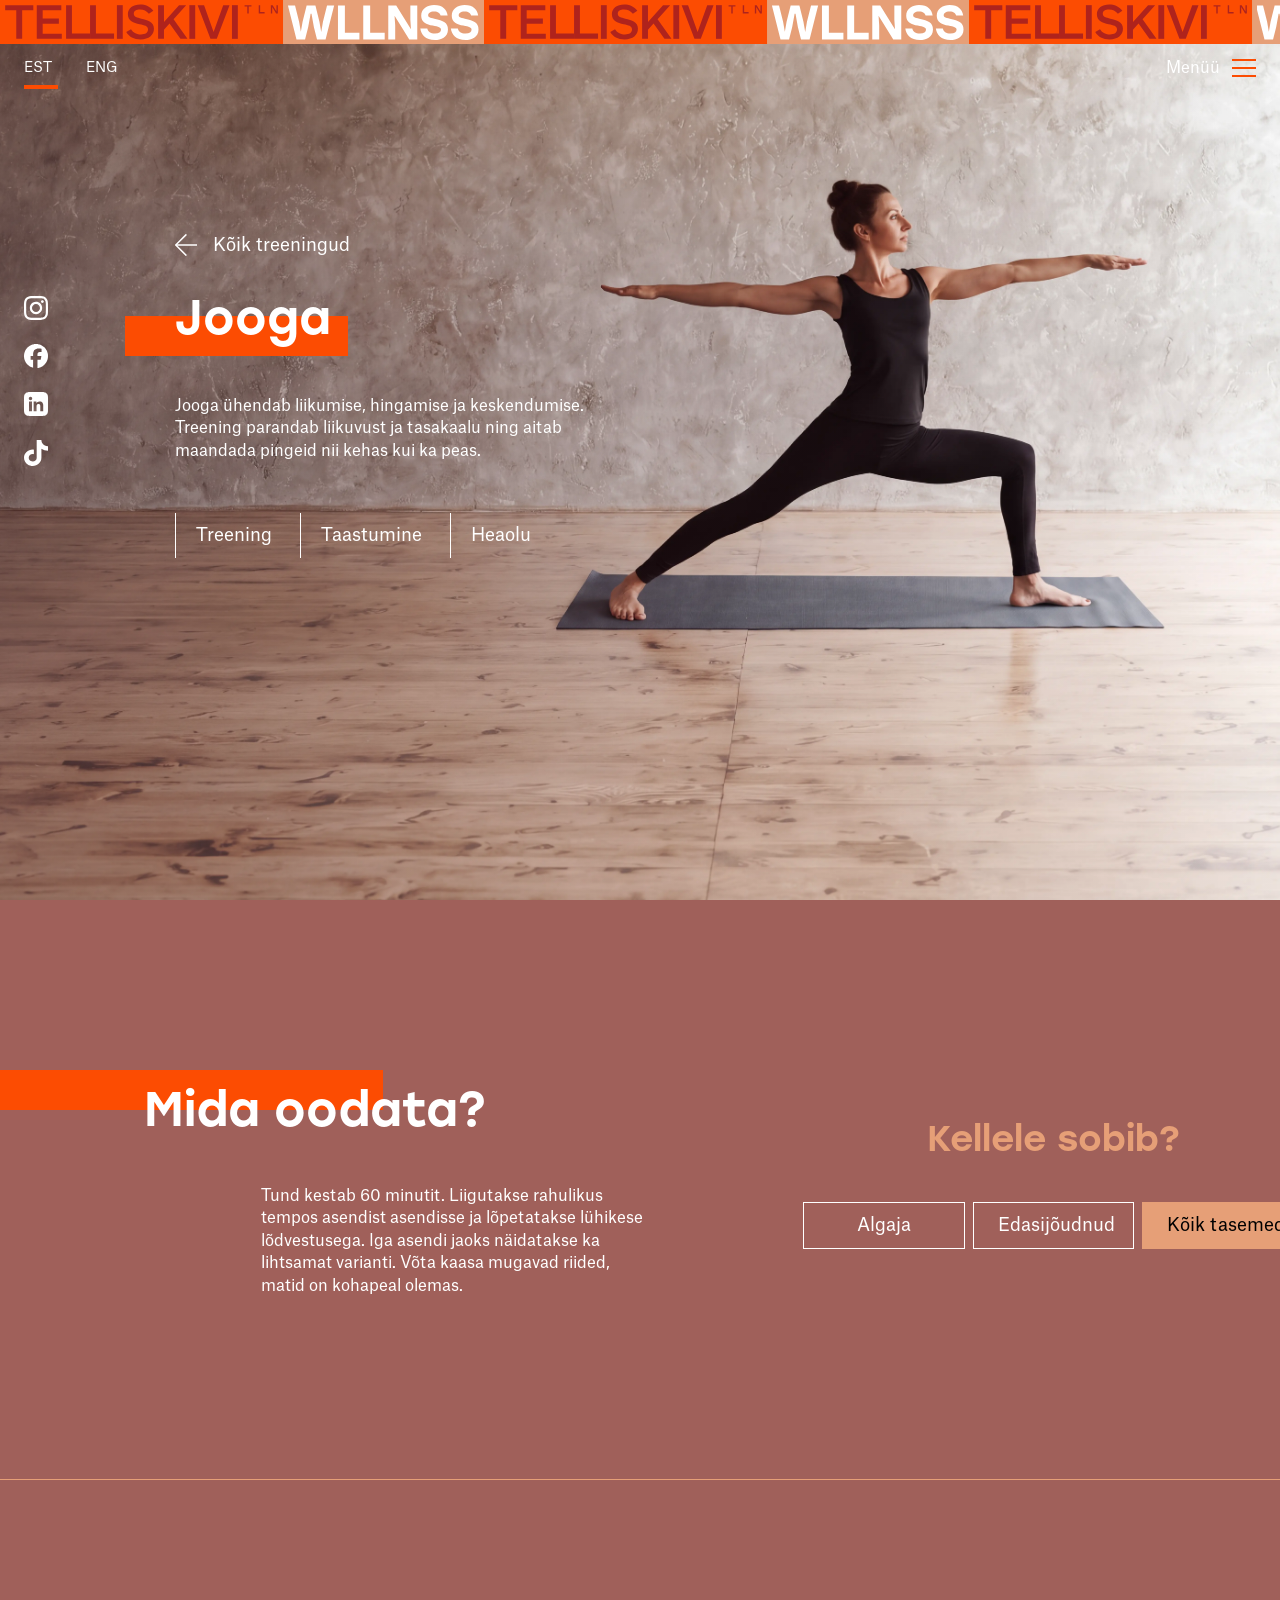
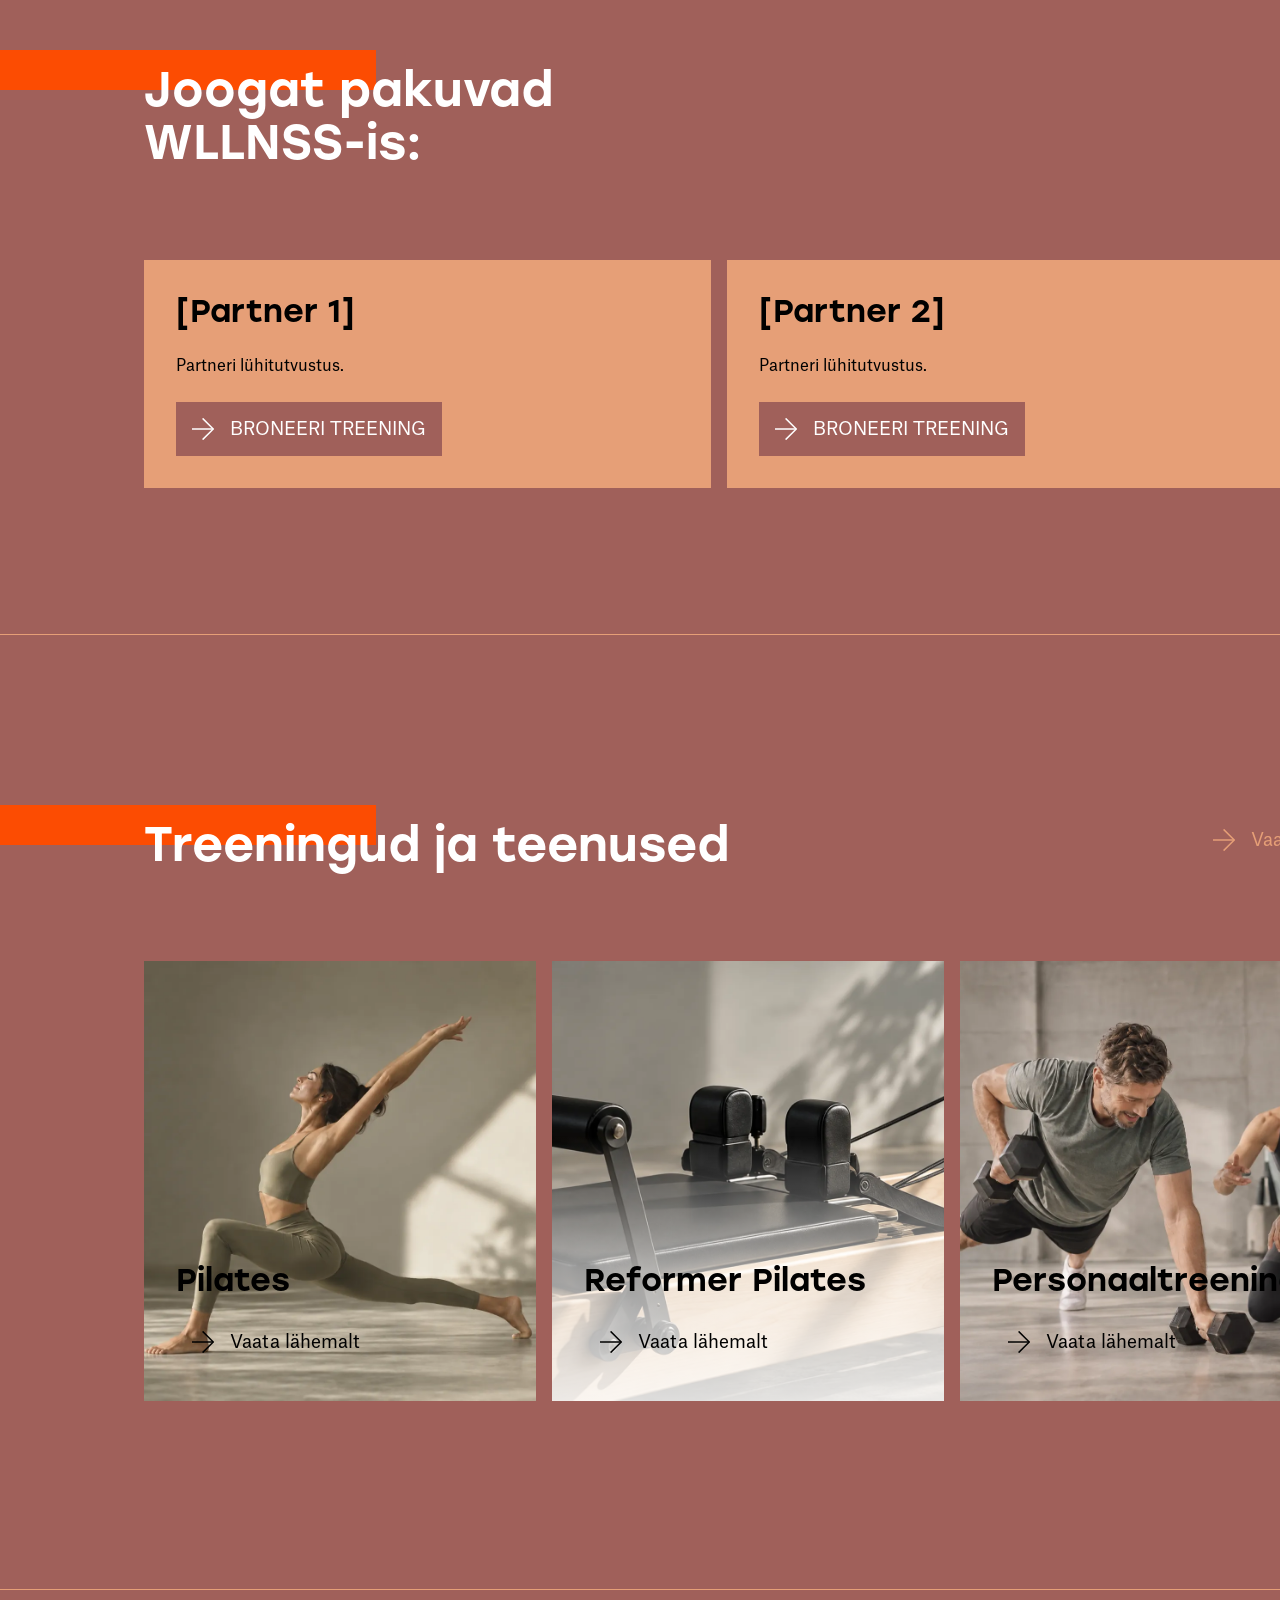
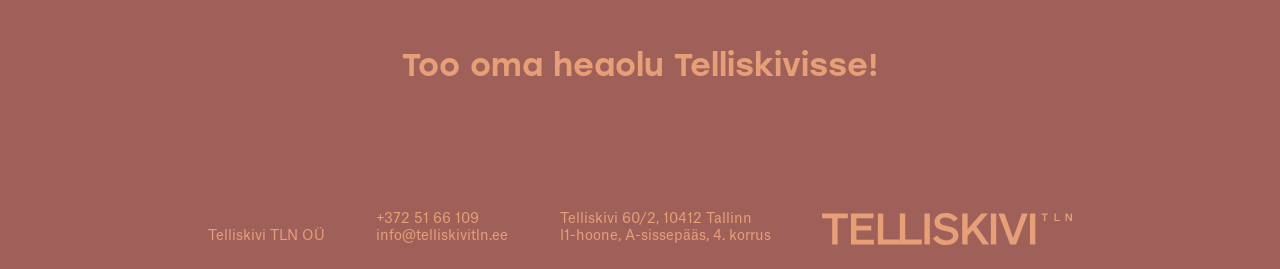
==== commit ee5a1940: "New treatment photos on cards (+ Pilates hero), Kellele sobib title 36 without line, 'Treeningud ja " ====
--- a/jooga.html
+++ b/jooga.html
@@ -134,35 +134,35 @@
     <section class="treeningud teised">
       <div class="canvas">
         <span class="bar bar--orange" style="--bar-w: 386px" data-reveal aria-hidden="true"></span>
-        <h2 class="treeningud__title h1" data-reveal>Teised treeningud</h2>
+        <h2 class="treeningud__title h1" data-reveal>Treeningud ja teenused</h2>
         <a class="nupp treeningud__all" href="treeningud.html" data-reveal data-reveal-delay="80"><svg class="nupp__arrow" aria-hidden="true"><use href="#ic-nool"/></svg>Vaata k&otilde;iki</a>
       </div>
 
       <div class="slider" data-slider>
         <div class="slider__track" data-slider-track>
           <a class="ala" href="pilates.html">
-            <img class="ala__img ala__img--pilates" src="assets/img/pilates_2.webp" alt="" loading="lazy">
+            <img class="ala__img ala__img--pilates" src="assets/img/pilates_3.webp" alt="" loading="lazy">
             <span class="ala__body">
               <span class="ala__title">Pilates</span>
               <span class="nupp ala__nupp"><svg class="nupp__arrow" aria-hidden="true"><use href="#ic-nool"/></svg>Vaata l&auml;hemalt</span>
             </span>
           </a>
           <a class="ala" href="reformer-pilates.html">
-            <img class="ala__img ala__img--reformer" src="assets/img/reformer_2.webp" alt="" loading="lazy">
+            <img class="ala__img ala__img--reformer" src="assets/img/reformer_3.webp" alt="" loading="lazy">
             <span class="ala__body">
               <span class="ala__title">Reformer Pilates</span>
               <span class="nupp ala__nupp"><svg class="nupp__arrow" aria-hidden="true"><use href="#ic-nool"/></svg>Vaata l&auml;hemalt</span>
             </span>
           </a>
           <a class="ala" href="personaaltreening.html">
-            <img class="ala__img ala__img--personaaltreening" src="assets/img/personal_2.webp" alt="" loading="lazy">
+            <img class="ala__img ala__img--personaaltreening" src="assets/img/personal_3.webp" alt="" loading="lazy">
             <span class="ala__body">
               <span class="ala__title">Personaaltreening</span>
               <span class="nupp ala__nupp"><svg class="nupp__arrow" aria-hidden="true"><use href="#ic-nool"/></svg>Vaata l&auml;hemalt</span>
             </span>
           </a>
           <a class="ala" href="pilates.html">
-            <img class="ala__img ala__img--pilates" src="assets/img/pilates_2.webp" alt="" loading="lazy">
+            <img class="ala__img ala__img--pilates" src="assets/img/pilates_3.webp" alt="" loading="lazy">
             <span class="ala__body">
               <span class="ala__title">Pilates</span>
               <span class="nupp ala__nupp"><svg class="nupp__arrow" aria-hidden="true"><use href="#ic-nool"/></svg>Vaata l&auml;hemalt</span>
--- a/assets/css/style.css
+++ b/assets/css/style.css
@@ -336,6 +336,7 @@
   height: 437px;
   padding-top: 80px;
   background: var(--c-tume);
+  border-bottom: 1px solid var(--c-hele);   /* Figma: 1px hele stroke along the bottom (Ken, 2026-10-12) */
 }
 .numbrid__inner { display: flex; flex-direction: column; align-items: stretch; }
 
@@ -394,7 +395,7 @@
   left: -0.515em;
   right: -0.515em;
   height: 0.59em;
-  background: var(--c-orange);
+  background: var(--c-hele);   /* Figma 5605:5377: WLLNSS hele (was oranž until 2026-10-12) */
 }
 
 /* ============================================================
@@ -470,16 +471,17 @@
   max-width: none;
   transition: transform 600ms var(--ease-out);
 }
-.ala__img--pilates  { inset: 0; width: 100%; height: 100%; object-fit: cover; object-position: 79% 50%; }   /* pilates_2: one wide photo for card + hero; card window centred on her (raised foot to head) */
-.ala__img--reformer { inset: 0; width: 100%; height: 100%; object-fit: cover; object-position: 60% 50%; }   /* reformer_2: card window on the springs */
-.ala__img--yoga     { inset: 0; width: 100%; height: 100%; object-fit: cover; object-position: 90% 50%; }   /* yoga_2: one wide photo for card + hero; card window centred on her pose */
-.ala__img--personaaltreening { inset: 0; width: 100%; height: 100%; object-fit: cover; object-position: 86% 50%; }   /* personal_2: one wide photo for card + hero; card window holds both people */
+.ala__img--pilates  { inset: 0; width: 100%; height: 100%; object-fit: cover; object-position: 77% 50%; }   /* pilates_3 (2026-10-13): one wide photo for card + hero; card window holds her from back foot to hands */
+.ala__img--reformer { inset: 0; width: 100%; height: 100%; object-fit: cover; object-position: 25% 50%; }   /* reformer_3: card window on the headrest and shoulder blocks */
+.ala__img--yoga     { inset: 0; width: 100%; height: 100%; object-fit: cover; object-position: 50% 50%; }   /* yoga_3: still life, card window on the mat and blocks */
+.ala__img--personaaltreening { inset: 0; width: 100%; height: 100%; object-fit: cover; object-position: 55% 50%; }   /* personal_3: card window between client and trainer */
 .ala:hover .ala__img { transform: scale(1.03); }
 
 .ala__body { position: relative; z-index: 1; display: flex; flex-direction: column; gap: 15px; }
 /* Reformer card (reformer_2 is a dark photo): white fade from the bottom so the black
-   title and "Vaata lähemalt" stay readable (Ken, 2026-10-08). Other cards unchanged. */
-.ala:has(.ala__img--reformer)::after {
+   title and "Vaata lähemalt" stay readable (Ken, 2026-10-08). Jooga got the same fade
+   with yoga_3 (dark green mat under the title, 2026-10-13). Other cards unchanged. */
+.ala:has(.ala__img--reformer)::after, .ala:has(.ala__img--yoga)::after {
   content: "";
   position: absolute;
   inset: 0;
@@ -739,8 +741,9 @@
 /* Mida oodata / Kellele sobib ("Telliskivi – Web" 5596:10208): tume, white text */
 .mida { height: 580px; background: var(--c-tume); color: var(--c-white); }
 /* Line 5605:5388 — 1px hele along the bottom, full width (2026-10-12; was from x144);
-   separates it from the tume partners section */
-.mida::after {
+   separates it from the tume partners section. Partnerid got the same line
+   (5647:5376, 2026-10-12) above Teised treeningud. */
+.mida::after, .partnerid::after {
   content: "";
   position: absolute;
   left: 0;
@@ -766,13 +769,12 @@
 }
 .sobib__title {
   width: 501px;
-  padding: 16px 0 24px;                      /* Figma: block py16, 8px gap, line 10:167 */
-  border-bottom: 1px solid var(--c-hele);
+  padding: 16px 0;                           /* 5596:10028 (2026-10-13): py16, no line under it, 36px */
   text-align: center;
   font-family: var(--font-display);
   font-weight: 500;
-  font-size: var(--fs-h1);
-  line-height: var(--lh-h1);
+  font-size: 36px;
+  line-height: 1.1;
   text-box: trim-both cap alphabetic;
 }
 /* Levels (Kellele sobib 5596:10028, 2026-10-12): 8px apart, no divider lines.
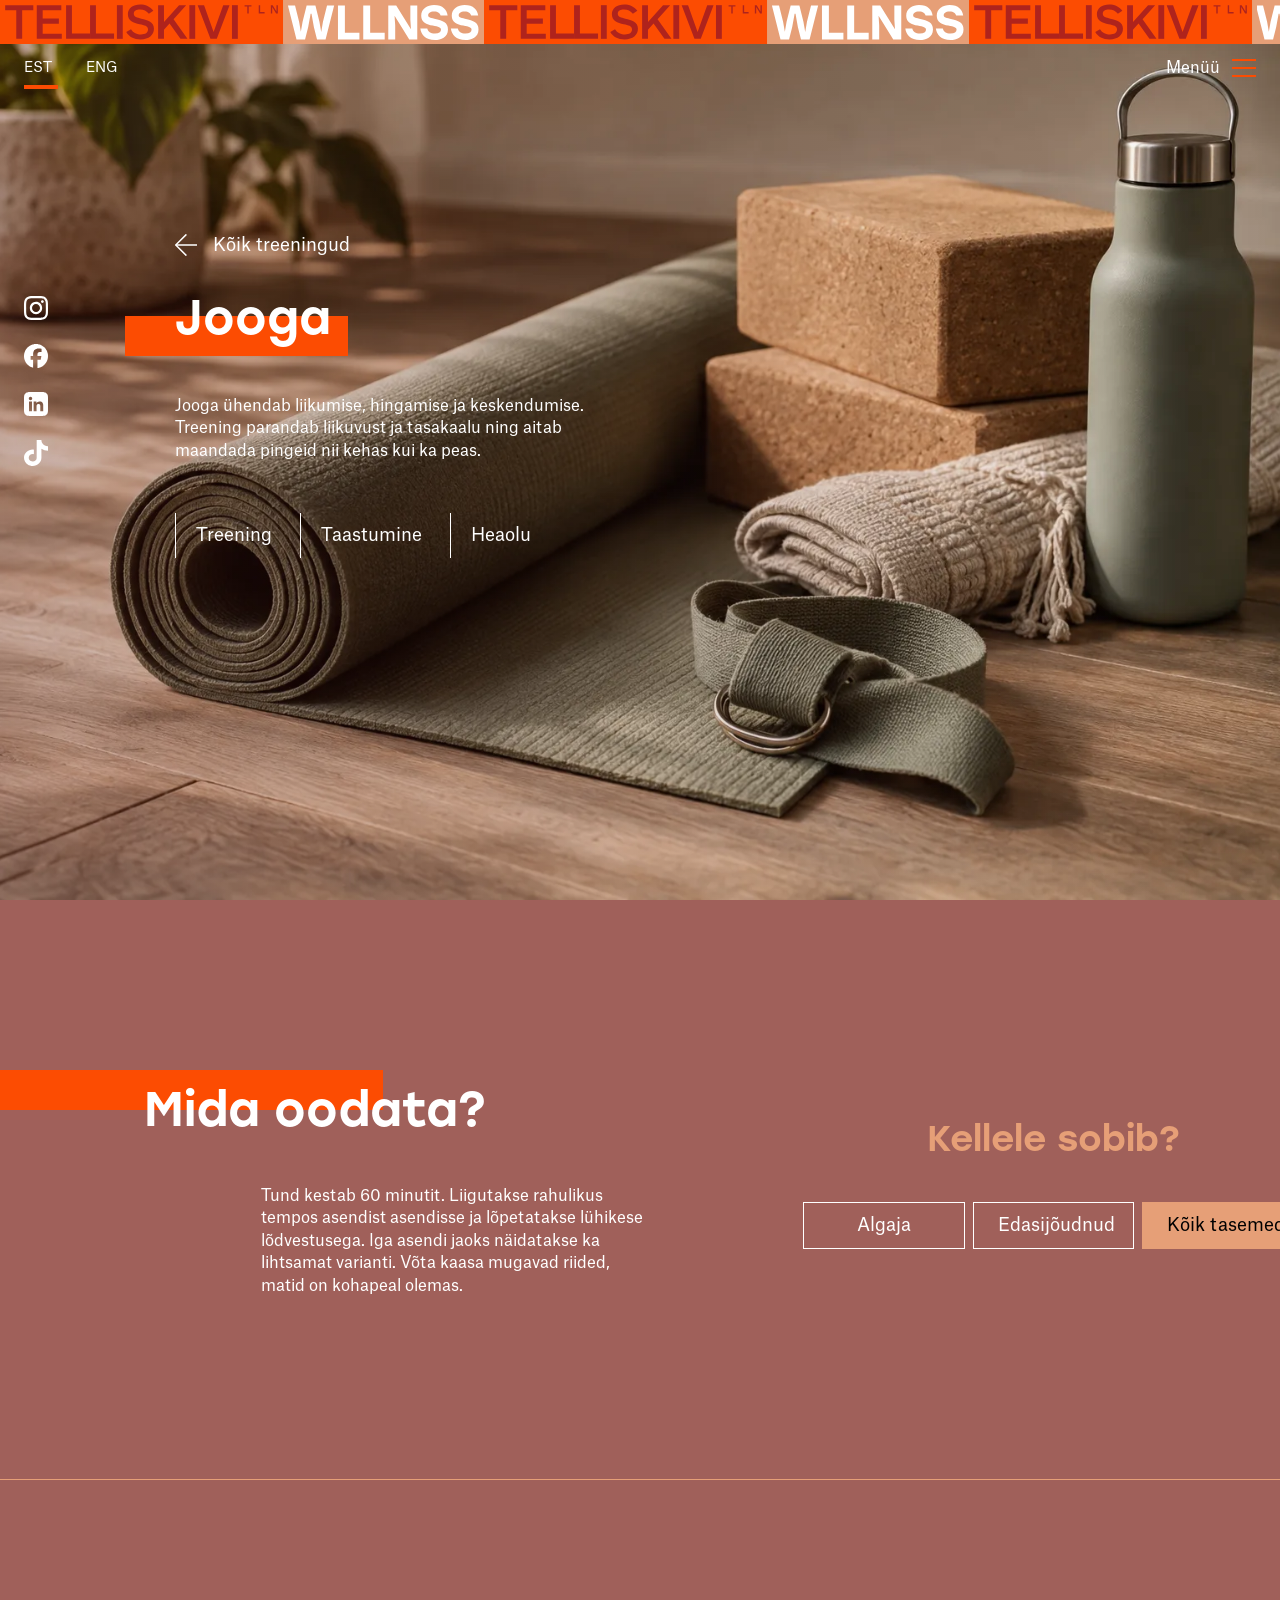
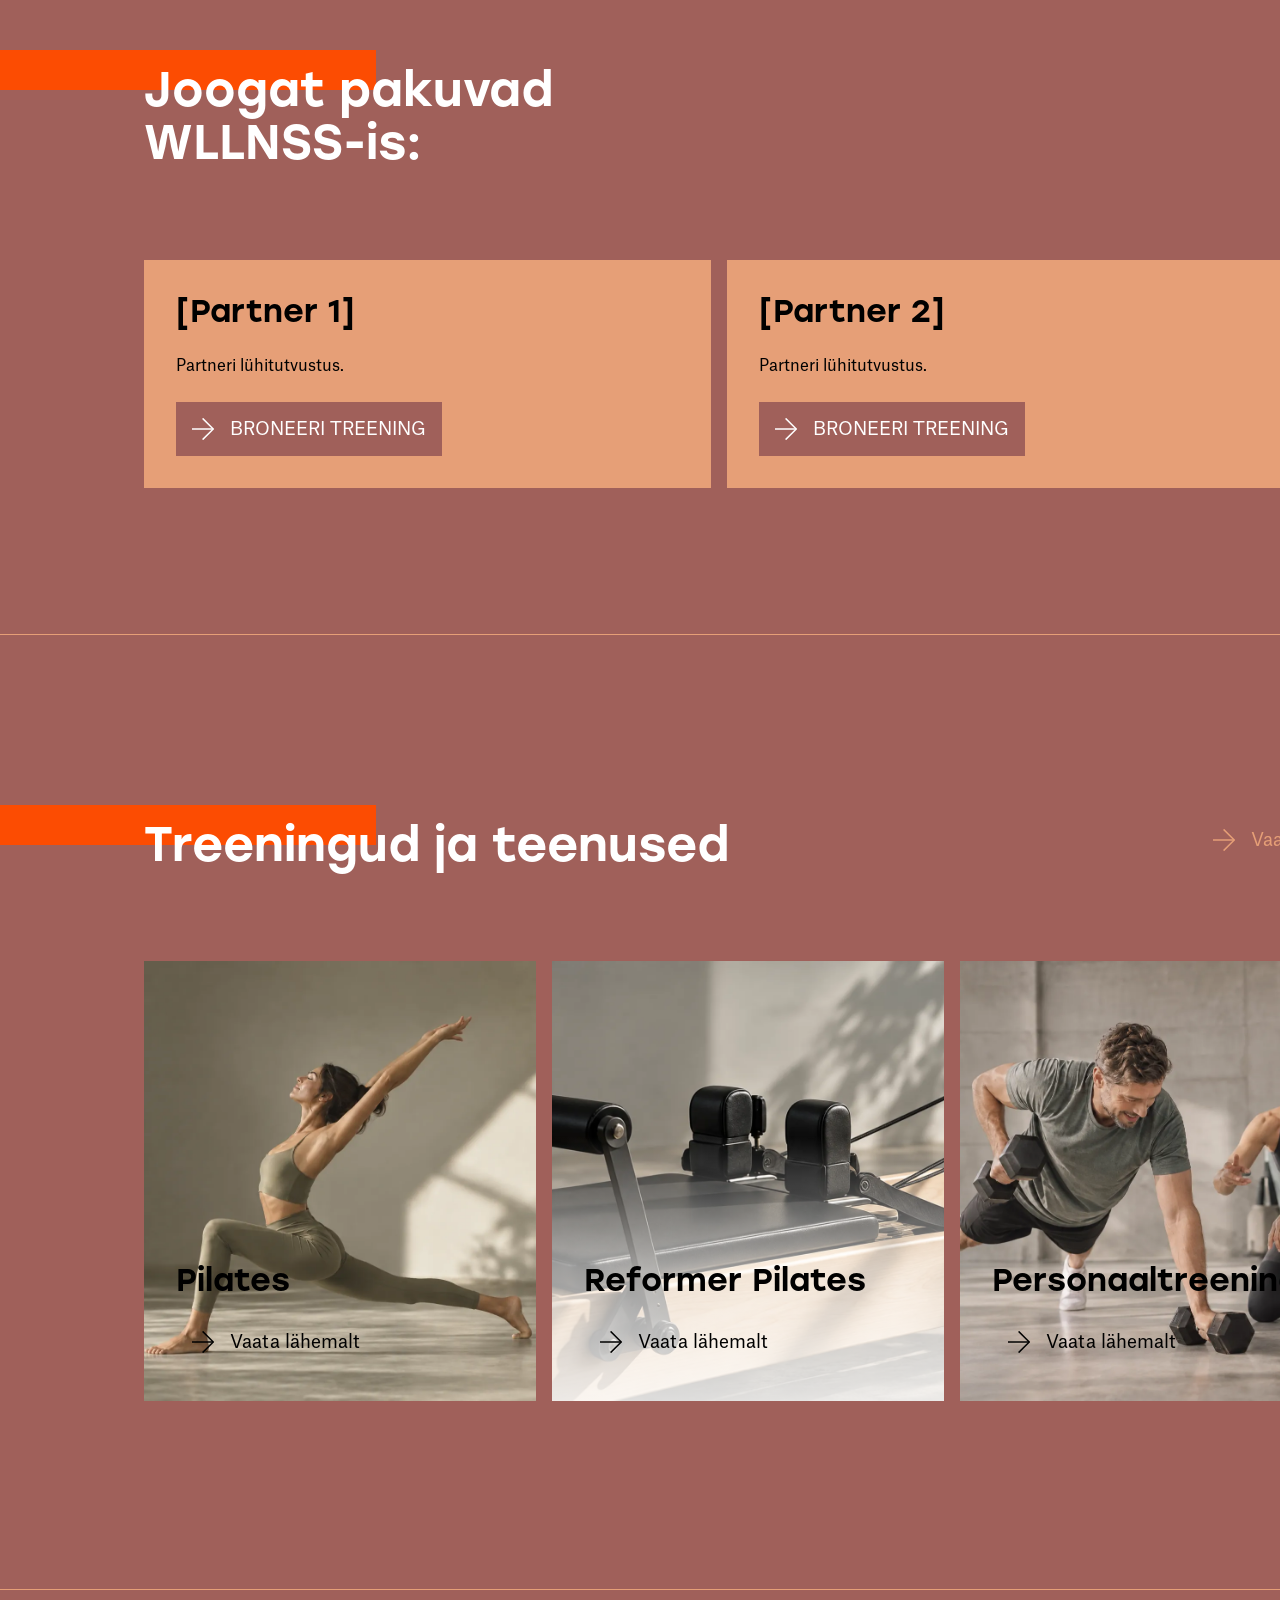
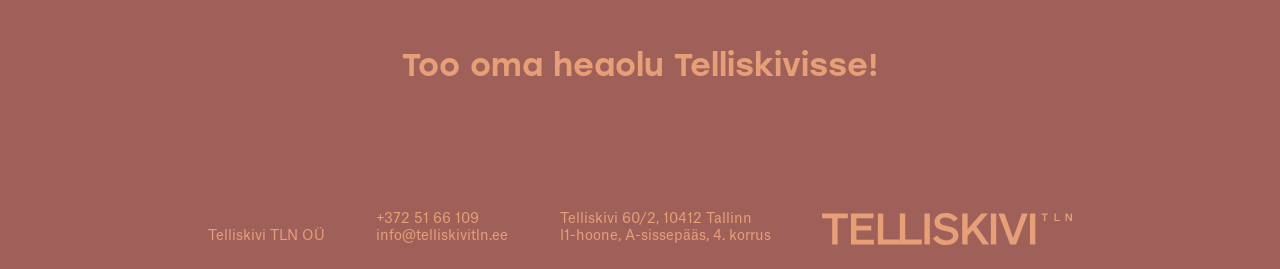
==== commit 942a695d: "Detail heroes: new photos on Reformer, Jooga, Personaaltreening too (Ken) Co-Authored-By: Claude Opu" ====
--- a/jooga.html
+++ b/jooga.html
@@ -64,7 +64,7 @@
 
     <!-- HERO — Figma 6:133 -->
     <section class="hero hero--detail hero--jooga">
-      <img class="hero__img" src="assets/img/yoga_2.webp" alt="" fetchpriority="high">
+      <img class="hero__img" src="assets/img/yoga_3.webp" alt="" fetchpriority="high">
       <div class="canvas">
         <a class="nupp nupp--back detail__back" href="treeningud.html" data-reveal><svg class="nupp__arrow" aria-hidden="true"><use href="#ic-nool"/></svg>K&otilde;ik treeningud</a>
         <span class="bar bar--hero" style="--bar-w: 223px" data-reveal aria-hidden="true"></span>
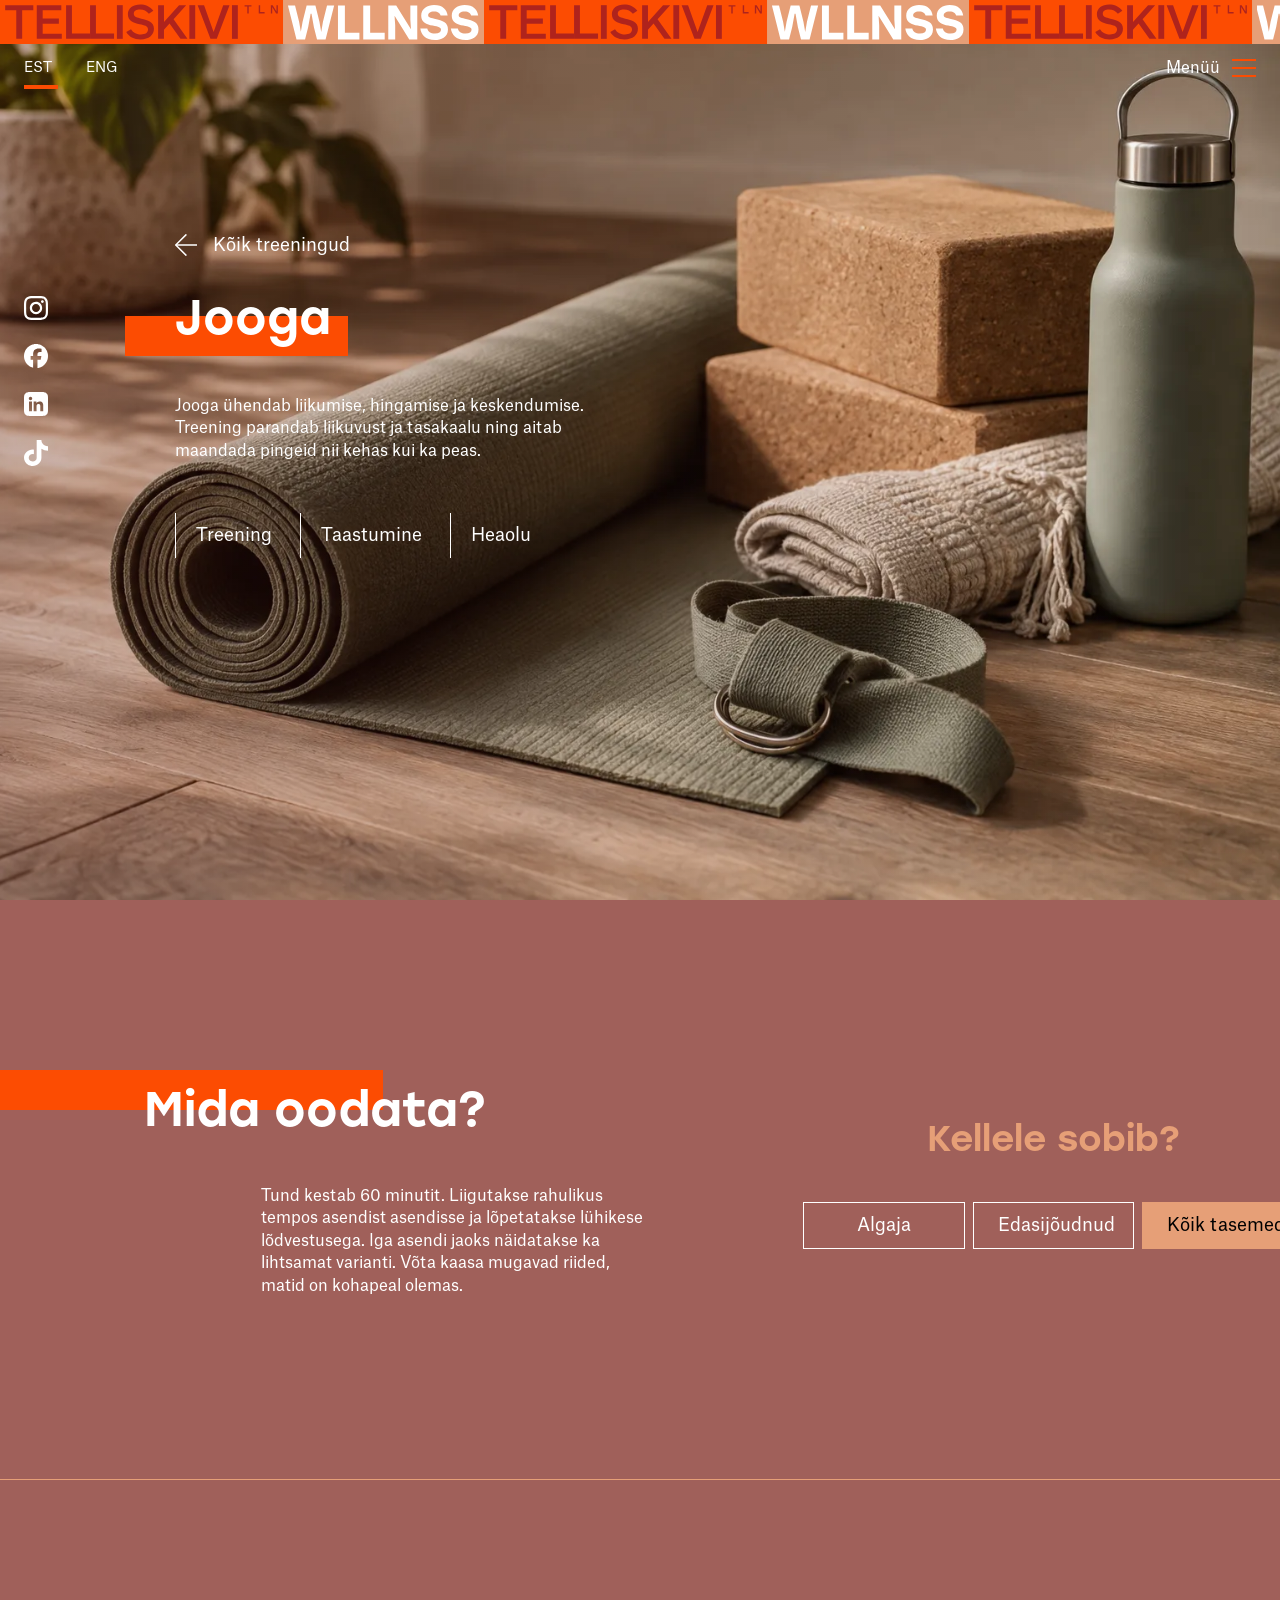
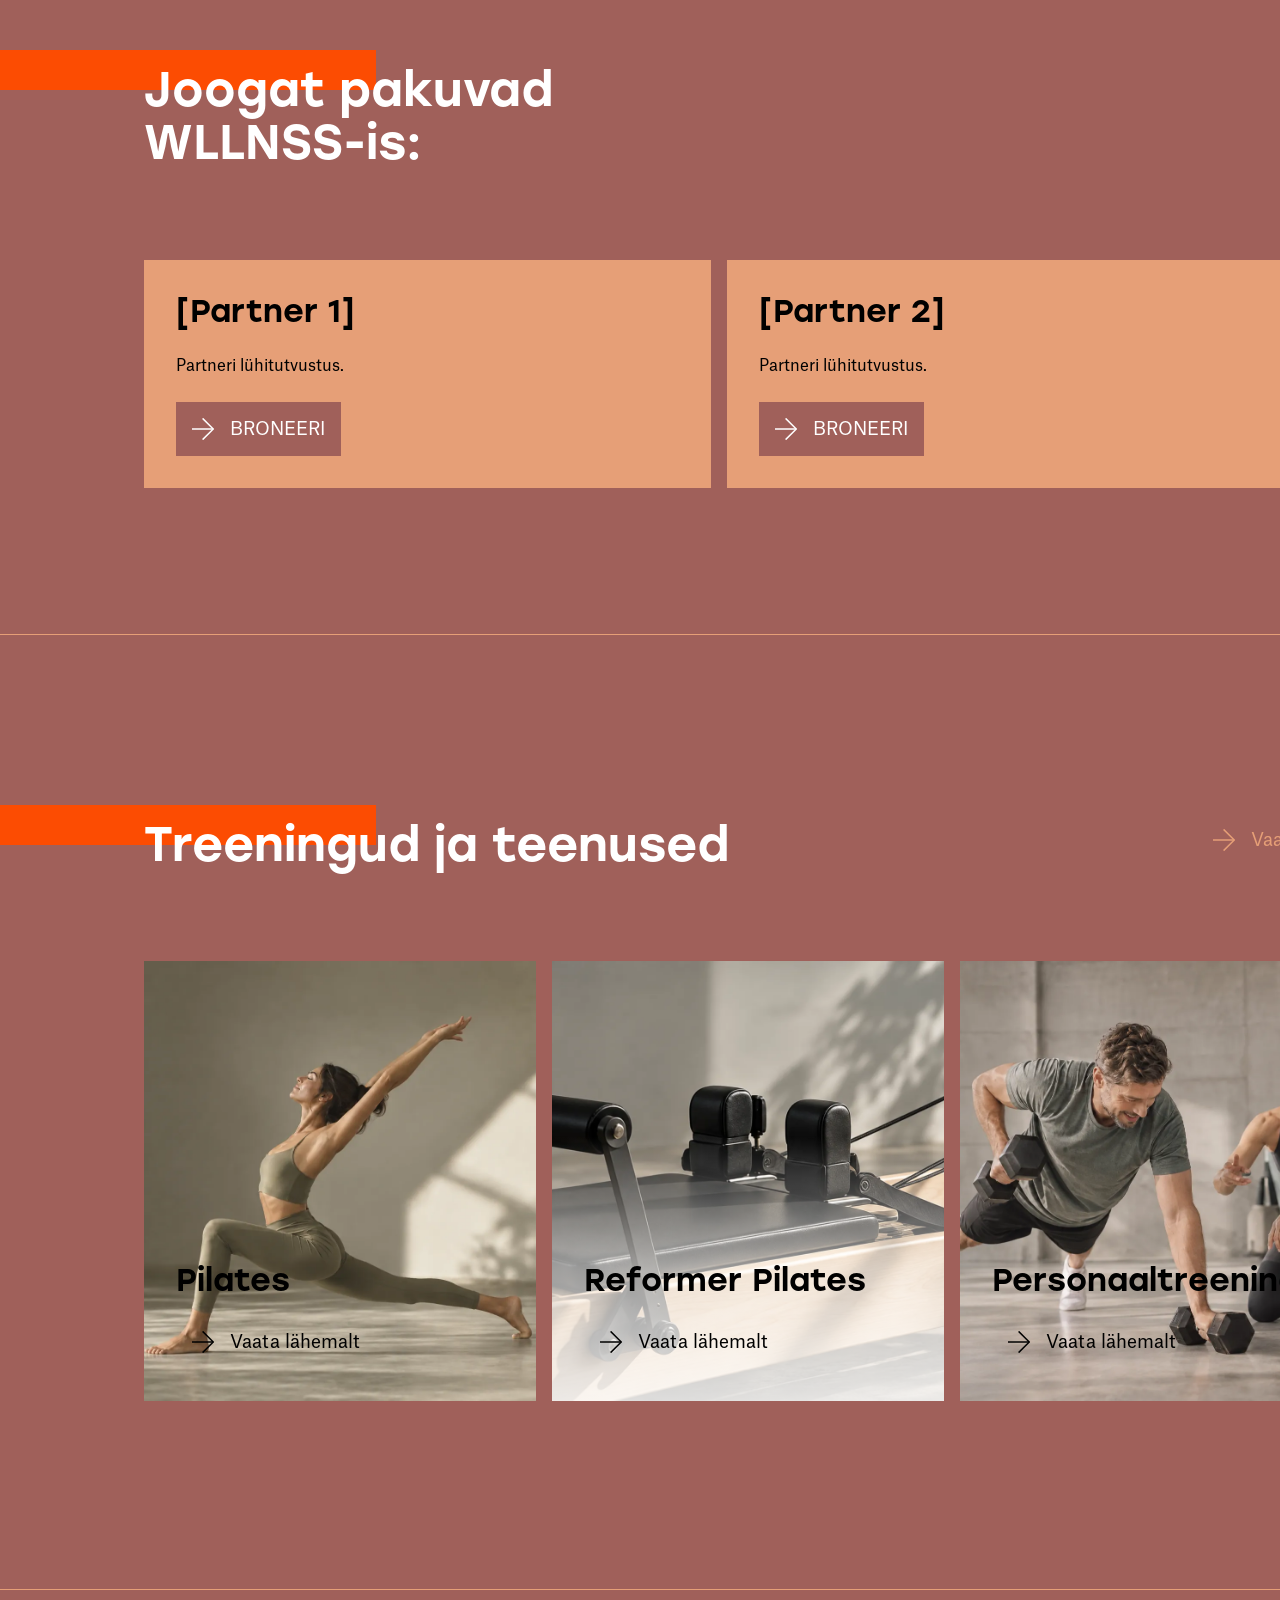
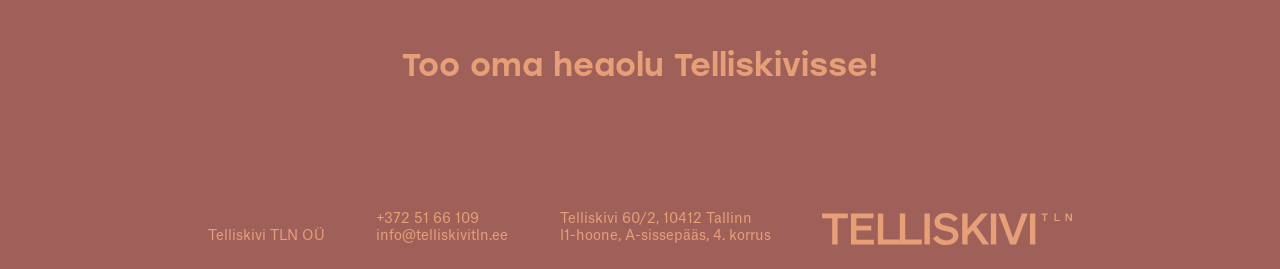
==== commit 41e49cbf: "Partner cards: button label BRONEERI (Ken) Co-Authored-By: Claude Opus 5.5 <noreply@anthropic.com>" ====
--- a/jooga.html
+++ b/jooga.html
@@ -118,13 +118,13 @@
             <p class="partner__name">[Partner 1]</p>
             <p class="partner__intro">Partneri l&uuml;hitutvustus.</p>
             <!-- Partner's own booking URL goes here, with target="_blank" rel="noopener" (opens in a new tab) -->
-            <a class="nupp nupp--tume" href="#"><svg class="nupp__arrow" aria-hidden="true"><use href="#ic-nool"/></svg>BRONEERI TREENING</a>
+            <a class="nupp nupp--tume" href="#"><svg class="nupp__arrow" aria-hidden="true"><use href="#ic-nool"/></svg>BRONEERI</a>
           </div>
           <div class="partner">
             <p class="partner__name">[Partner 2]</p>
             <p class="partner__intro">Partneri l&uuml;hitutvustus.</p>
             <!-- Partner's own booking URL goes here, with target="_blank" rel="noopener" (opens in a new tab) -->
-            <a class="nupp nupp--tume" href="#"><svg class="nupp__arrow" aria-hidden="true"><use href="#ic-nool"/></svg>BRONEERI TREENING</a>
+            <a class="nupp nupp--tume" href="#"><svg class="nupp__arrow" aria-hidden="true"><use href="#ic-nool"/></svg>BRONEERI</a>
           </div>
         </div>
       </div>
--- a/assets/css/style.css
+++ b/assets/css/style.css
@@ -232,7 +232,7 @@
 .nupp--hele { background: var(--c-hele); }
 .nupp--hele:hover { background: var(--c-hele-hover); }
 
-/* tume fill, white label — BRONEERI TREENING on the hele partner card (6:269) */
+/* tume fill, white label — BRONEERI on the hele partner card (6:269) */
 .nupp--tume { background: var(--c-tume); color: var(--c-white); }
 .nupp--tume:hover { background: var(--c-tume-hover); }
 
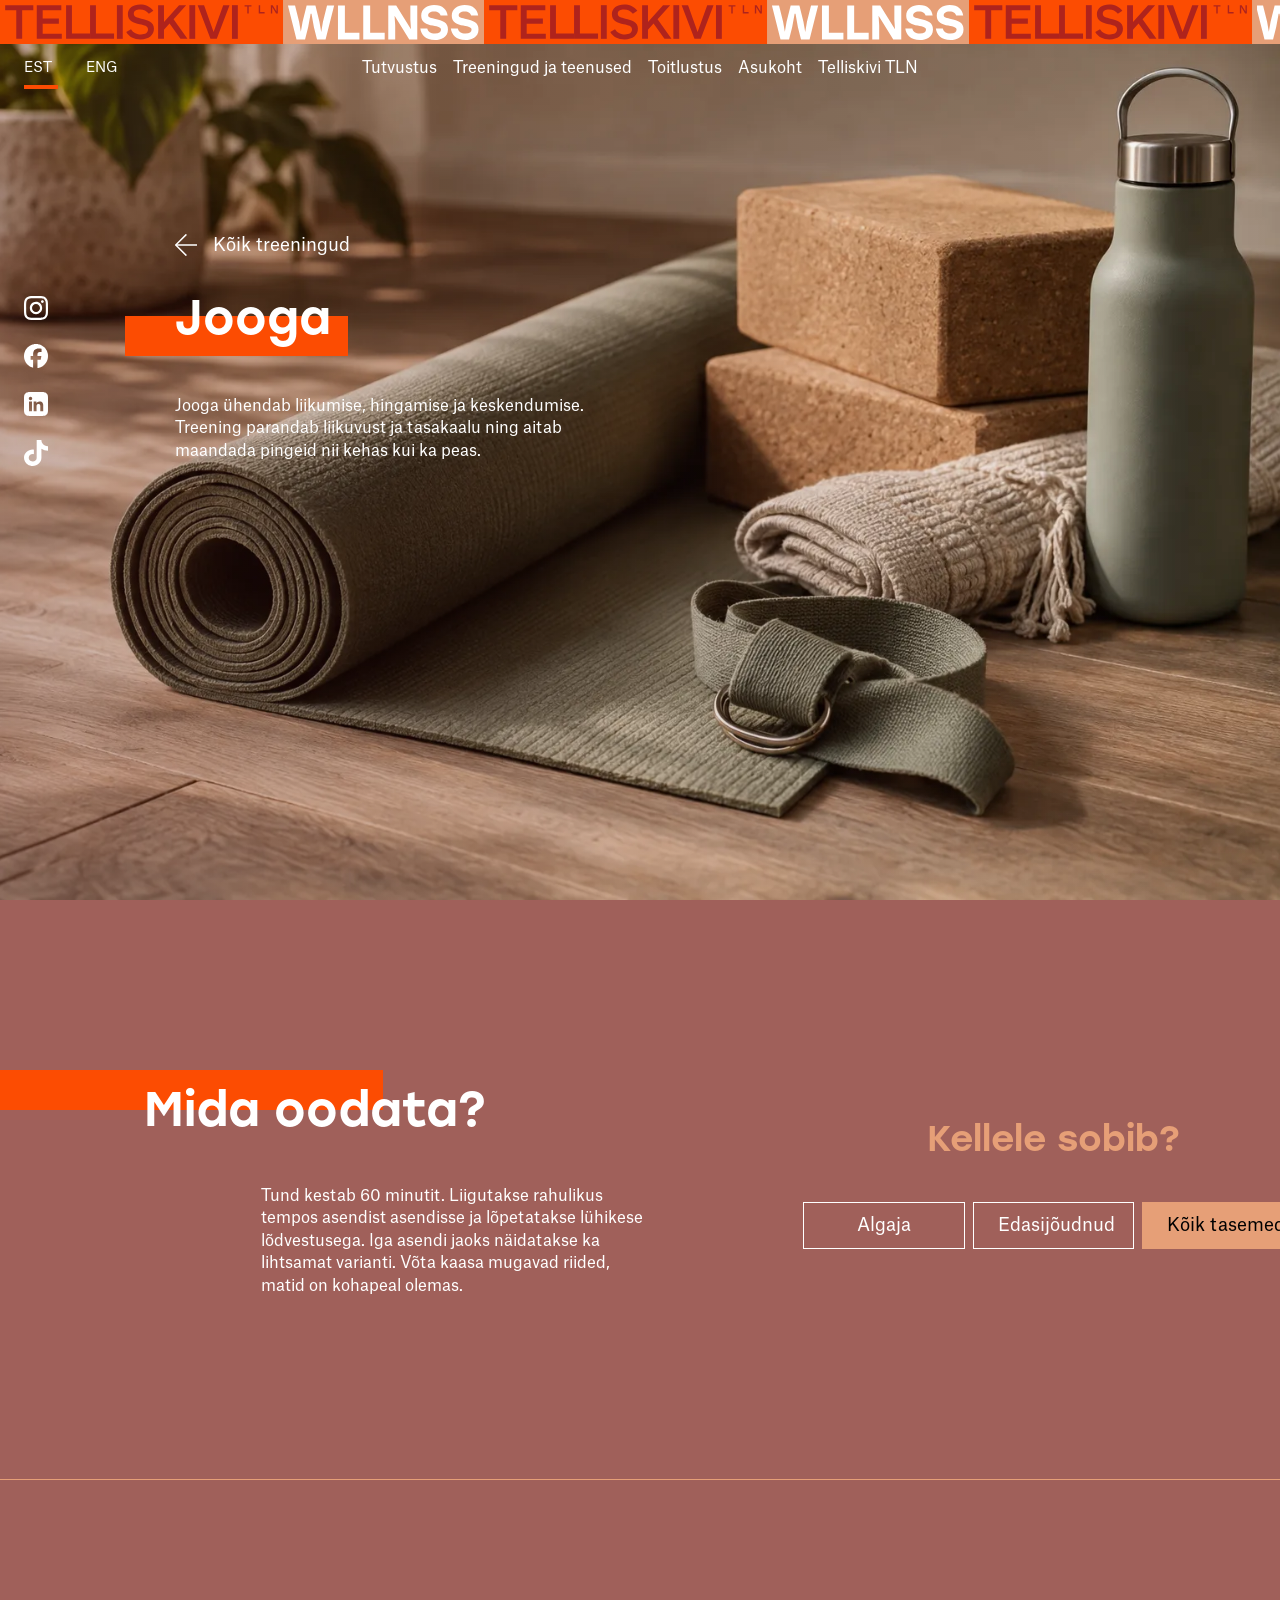
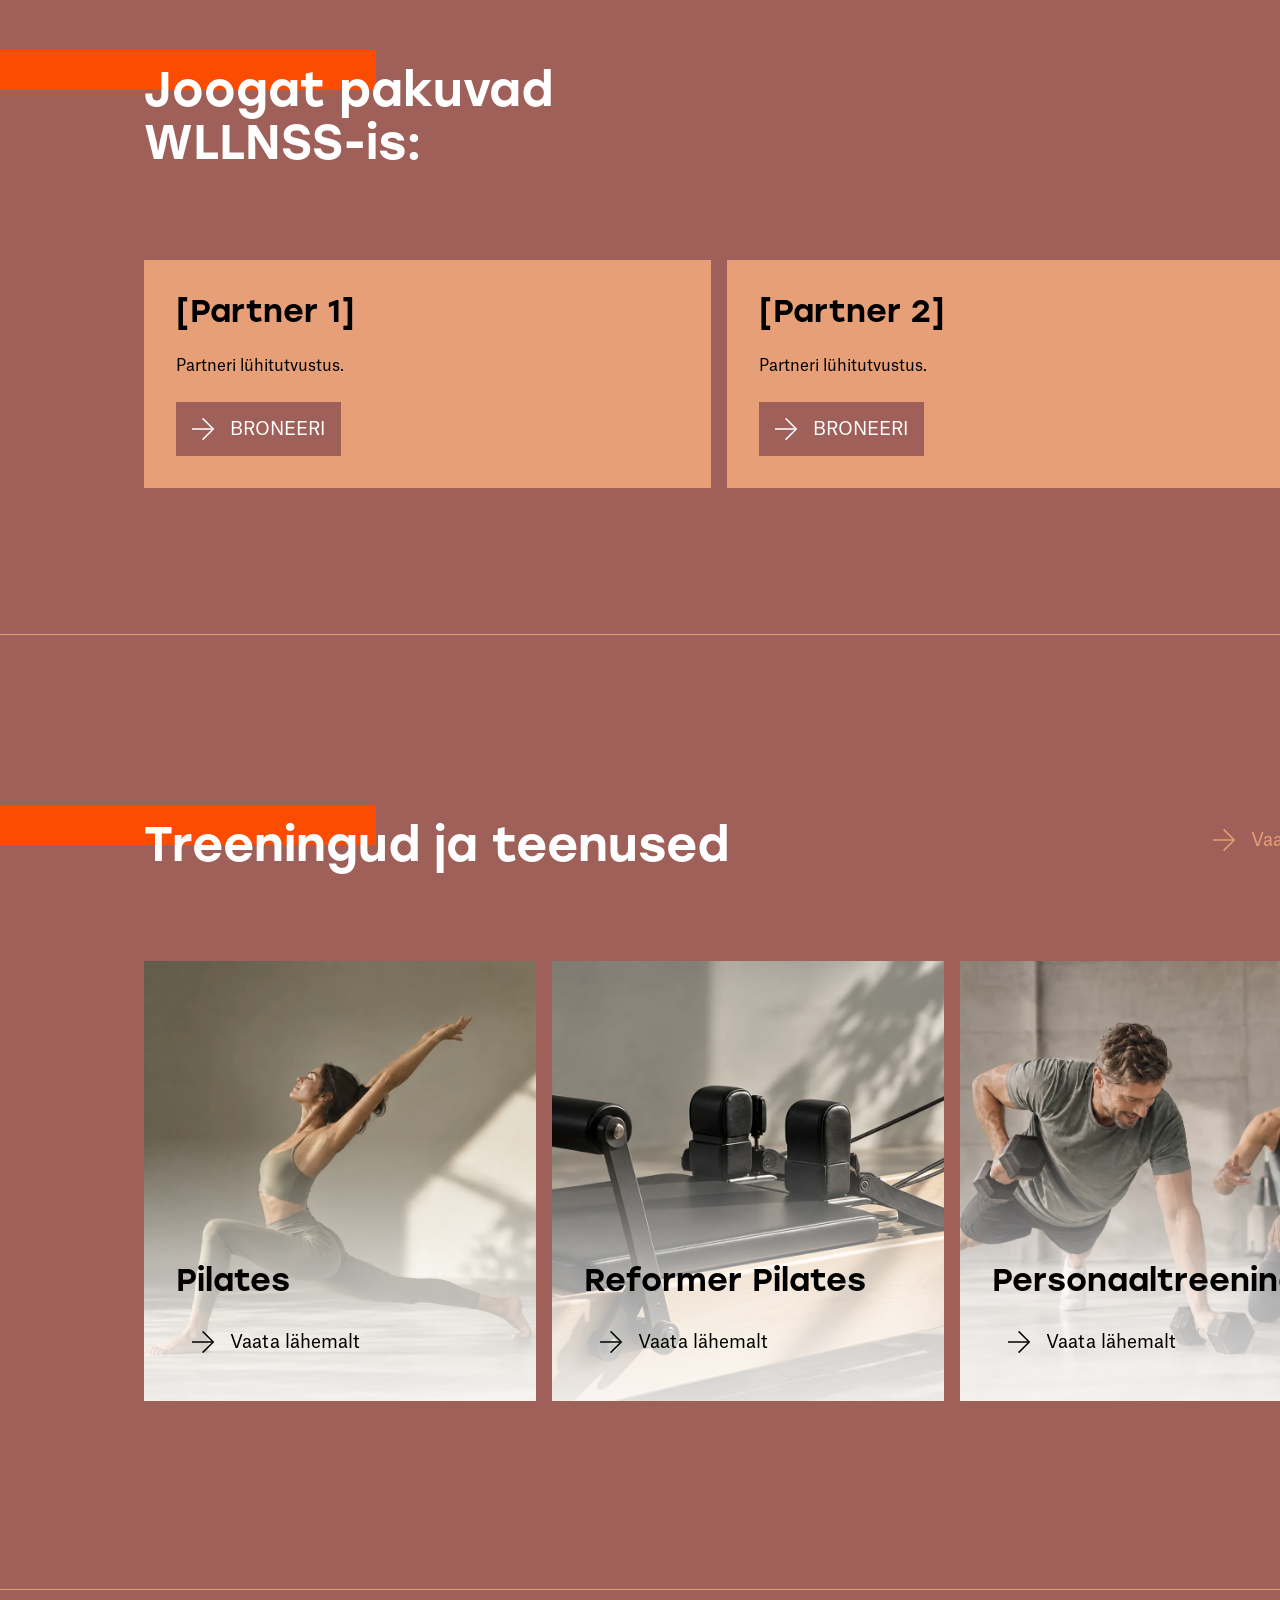
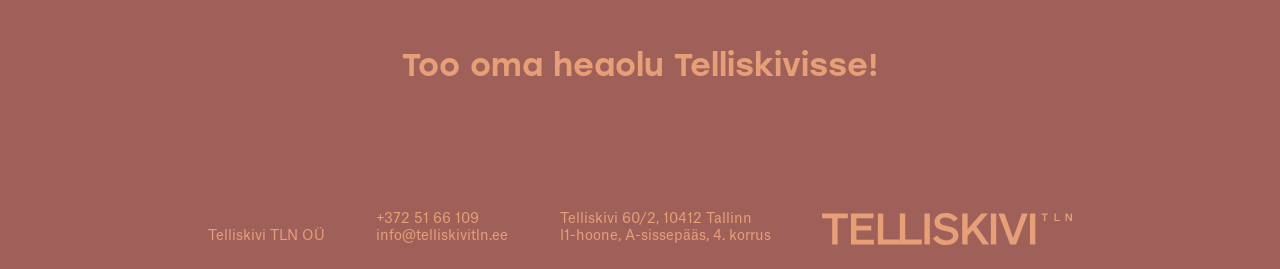
==== commit 62256bb4: "Client feedback: menu links in the bar on desktop, Toitlustus item, filters off, new intro text Co-A" ====
--- a/jooga.html
+++ b/jooga.html
@@ -39,6 +39,15 @@
         <a href="#" lang="en">ENG</a>
       </nav>
 
+      <!-- Client 2026-10-14: menu out of the burger into the bar on desktop, like the
+           main site's centre links (telliskivitln.ee). Not in Figma. -->
+      <nav class="hdr__links" aria-label="Peamen&uuml;&uuml;">
+        <a href="index.html#tutvustus">Tutvustus</a>
+        <a href="treeningud.html" data-page="treeningud">Treeningud ja teenused</a>
+        <a href="#">Toitlustus</a>   <!-- placeholder: client sends the link / PDF -->
+        <a href="index.html#asukoht">Asukoht</a>
+        <a href="https://telliskivitln.ee" target="_blank" rel="noopener">Telliskivi TLN</a>
+      </nav>
 
       <div class="hdr__right">
         <button class="hdr__menu-btn" data-burger aria-expanded="false" aria-controls="site-nav">
@@ -51,9 +60,10 @@
 
     <!-- Open menu — 3:1027 (transparent, blur only) / 3:1247 (scrolled, 90% light) -->
     <nav class="menu-drop" id="site-nav" data-nav>
-      <!-- Menu (Ken, 2026-10-12) -->
+      <!-- Menu (Ken, 2026-10-12; Toitlustus added 2026-10-14) — phones/tablets only, desktop has the links in the bar -->
       <a href="index.html#tutvustus">Tutvustus</a>
       <a href="treeningud.html" data-page="treeningud">Treeningud ja teenused</a>
+      <a href="#">Toitlustus</a>   <!-- placeholder: client sends the link / PDF -->
       <a href="index.html#asukoht">Asukoht</a>
       <a href="https://telliskivitln.ee" target="_blank" rel="noopener">Telliskivi TLN</a>
     </nav>
--- a/assets/css/tokens.css
+++ b/assets/css/tokens.css
@@ -54,7 +54,7 @@
      flex = treatment filters on (Kõik treeningud page) and the category
      tag on detail pages. none = both gone; the pages then match Figma
      without filters. This one word is the only thing to change. */
-  --filters: flex;
+  --filters: none;   /* off since 2026-10-14: client says there are too few treatments to need filters */
 
   /* --- layout ---------------------------------------------- */
   --container: 1440px;
--- a/assets/css/style.css
+++ b/assets/css/style.css
@@ -141,6 +141,32 @@
 .menu-drop a:hover::after { transform: scaleX(1); transform-origin: left; }
 
 .hdr__right { display: flex; align-items: center; gap: 24px; }
+
+/* Desktop menu in the bar (client 2026-10-14, not in Figma): main site's centre links,
+   Atlas 16 centred in the bar, 16px apart (main site ~12px).
+   Burger + dropdown only below 1200. */
+.hdr__links {
+  position: absolute;
+  left: 50%;
+  transform: translateX(-50%);
+  display: flex;
+  gap: 16px;
+}
+.hdr__links a { position: relative; font-size: var(--fs-b1); line-height: var(--lh-b1); white-space: nowrap; transition: color var(--dur-fast) var(--ease); }
+.hdr__links a::after {
+  content: "";
+  position: absolute;
+  left: 0; bottom: -3px;
+  width: 100%; height: 1px;
+  background: currentColor;
+  transform: scaleX(0);
+  transform-origin: right;
+  transition: transform var(--dur) var(--ease-out);
+}
+/* Orange is unreadable on the tume pages, so hover/current = an underline in the text colour */
+.hdr__links a:hover::after, .hdr__links a[aria-current="page"]::after { transform: scaleX(1); transform-origin: left; }
+@media (min-width: 1200px) { .hdr__right, .hdr .menu-drop { display: none; } }
+@media (max-width: 1199px) { .hdr__links { display: none; } }
 
 .hdr__menu-btn {
   display: flex;
@@ -317,10 +343,11 @@
    INTRO — "Telliskivi – Web" 5605:5327 (was 2:207): tume, white text
    ============================================================ */
 
-.intro { height: 482px; background: var(--c-tume); color: var(--c-white); }   /* 482 since 2026-10-12 (was 612) */
+.intro { height: 558px; background: var(--c-tume); color: var(--c-white); }   /* Figma 482; +76 for the client text 2026-10-14, keeps Figma's 58px under the text */
 
 .intro__title { position: absolute; left: 144px; top: 188px; width: 597px; }
 .intro__text  { position: absolute; left: 261px; top: 337px; width: 393px; }
+.intro__text p + p { margin-top: 1em; }   /* client text 2026-10-14: two paragraphs */
 
 /* ============================================================
    NUMBRID — 5596:10132 (2026-10-12, 2nd pass): tume band, 437 tall, content
@@ -479,9 +506,9 @@
 
 .ala__body { position: relative; z-index: 1; display: flex; flex-direction: column; gap: 15px; }
 /* Reformer card (reformer_2 is a dark photo): white fade from the bottom so the black
-   title and "Vaata lähemalt" stay readable (Ken, 2026-10-08). Jooga got the same fade
-   with yoga_3 (dark green mat under the title, 2026-10-13). Other cards unchanged. */
-.ala:has(.ala__img--reformer)::after, .ala:has(.ala__img--yoga)::after {
+   title and "Vaata lähemalt" stay readable (Ken, 2026-10-08). Since the new photos
+   (2026-10-13) every card has it (Ken). */
+.ala::after {
   content: "";
   position: absolute;
   inset: 0;
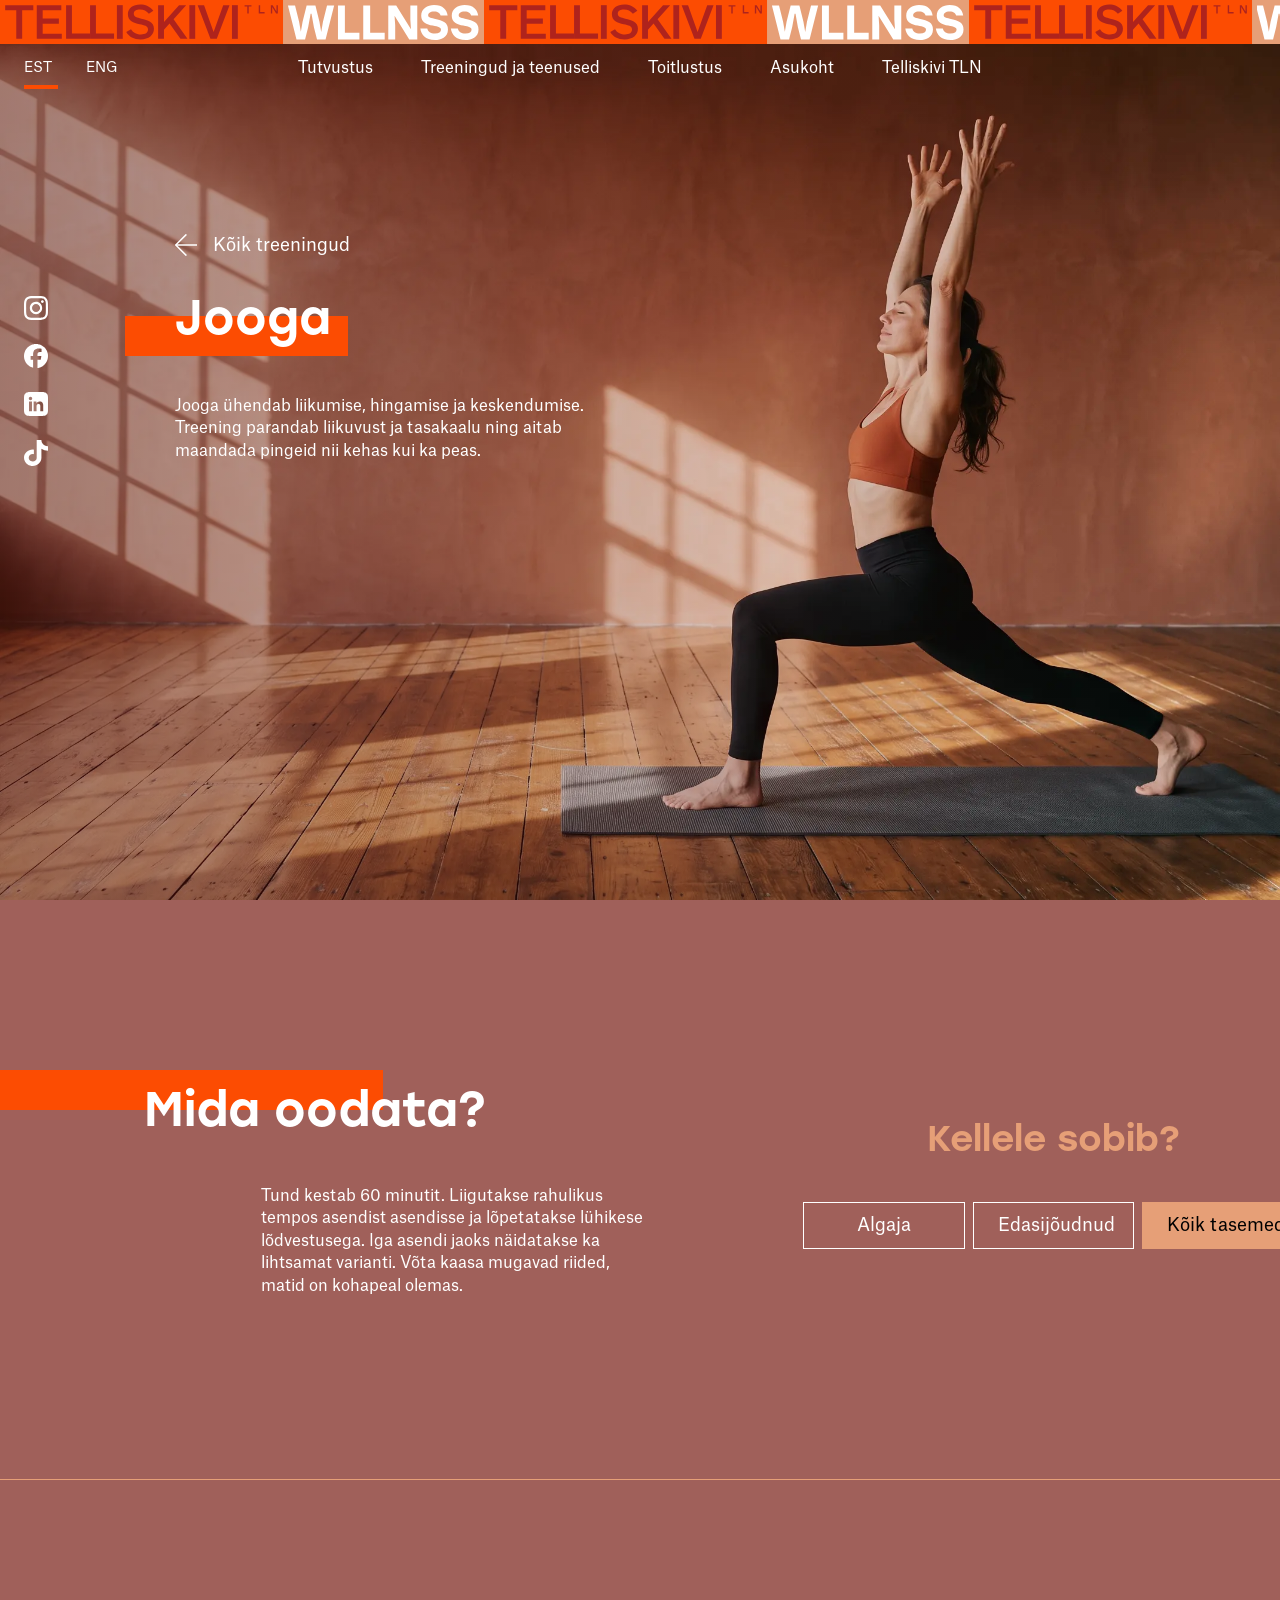
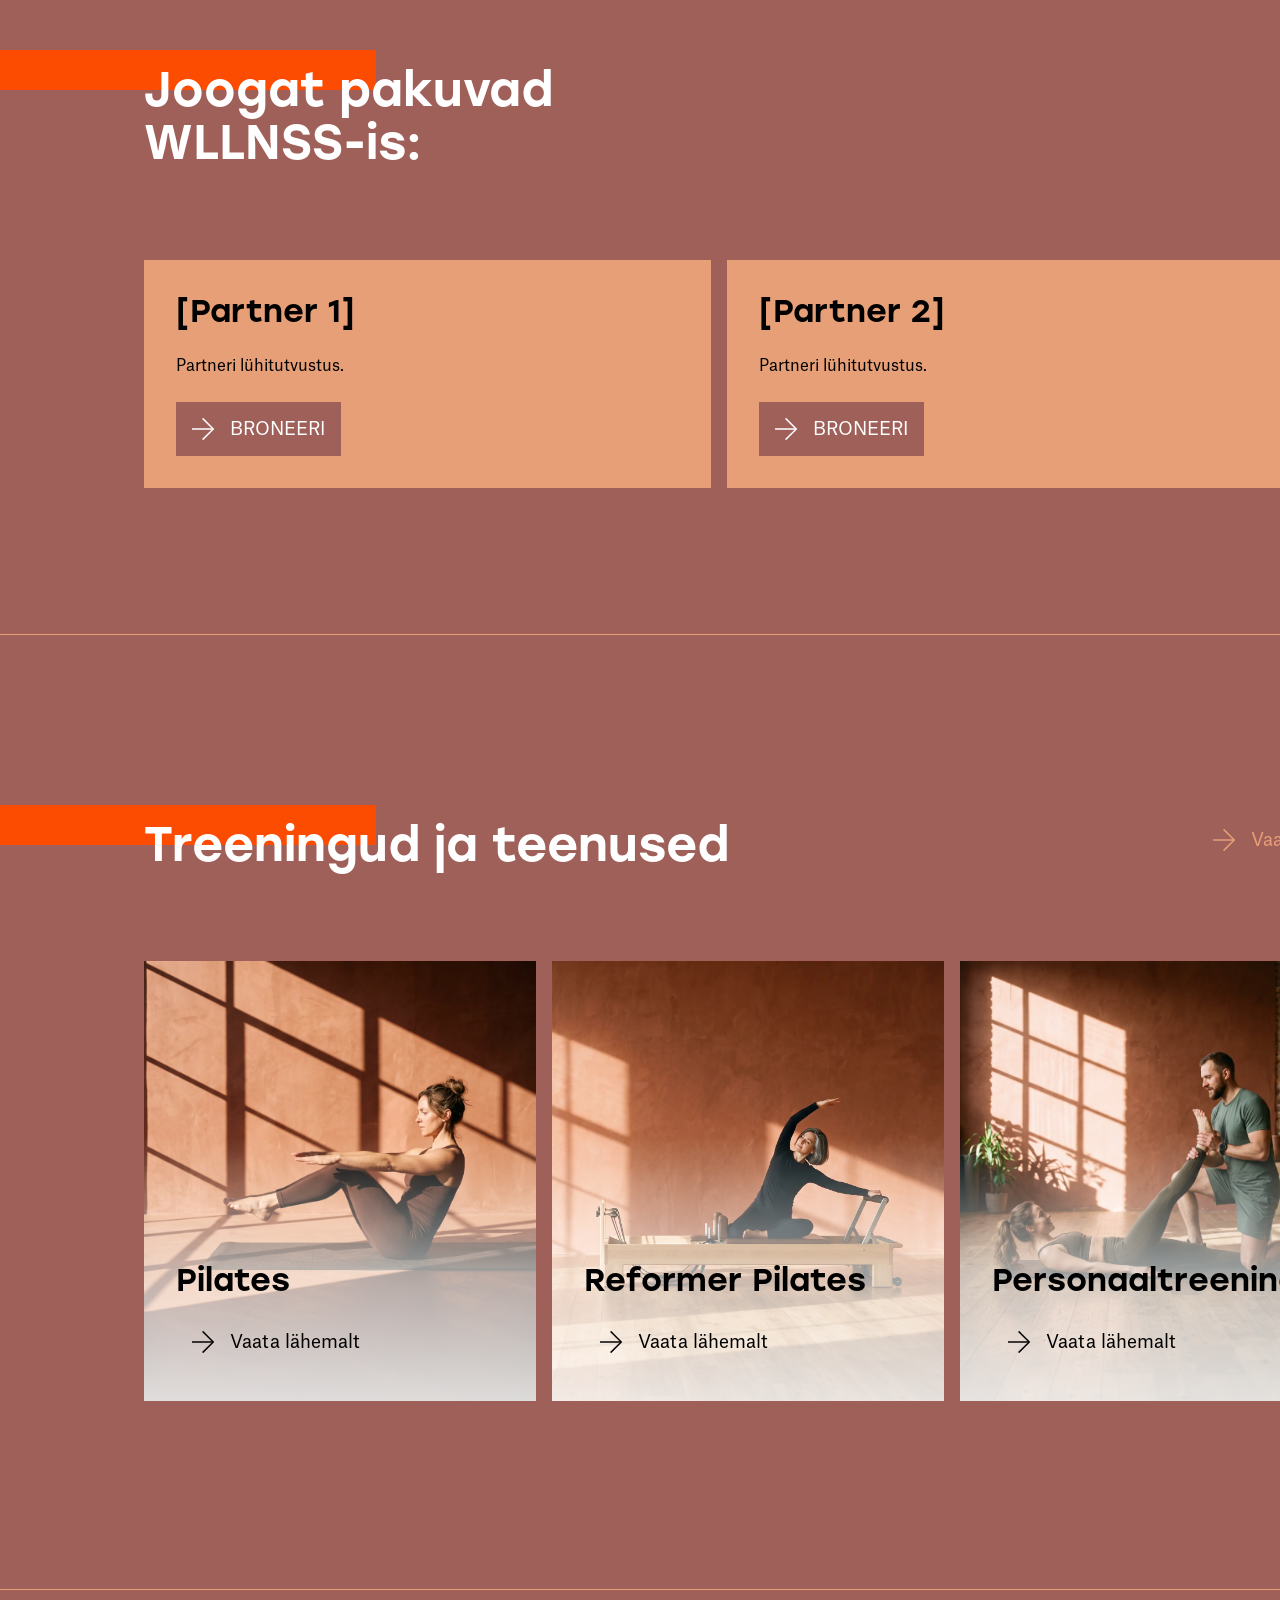
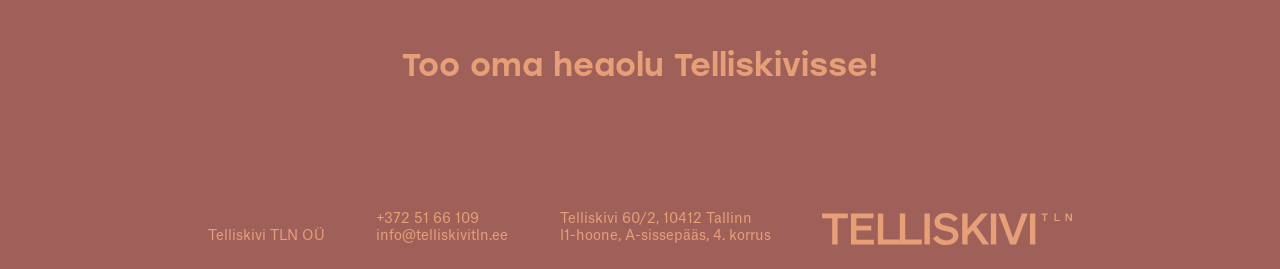
==== commit 54878a9d: "Round 4 photos on all cards and detail heroes; Jooga hero fade 0.5 Co-Authored-By: Claude Opus 5.5 <" ====
--- a/jooga.html
+++ b/jooga.html
@@ -74,7 +74,7 @@
 
     <!-- HERO — Figma 6:133 -->
     <section class="hero hero--detail hero--jooga">
-      <img class="hero__img" src="assets/img/yoga_3.webp" alt="" fetchpriority="high">
+      <img class="hero__img" src="assets/img/yoga_4.webp" alt="" fetchpriority="high">
       <div class="canvas">
         <a class="nupp nupp--back detail__back" href="treeningud.html" data-reveal><svg class="nupp__arrow" aria-hidden="true"><use href="#ic-nool"/></svg>K&otilde;ik treeningud</a>
         <span class="bar bar--hero" style="--bar-w: 223px" data-reveal aria-hidden="true"></span>
@@ -151,28 +151,28 @@
       <div class="slider" data-slider>
         <div class="slider__track" data-slider-track>
           <a class="ala" href="pilates.html">
-            <img class="ala__img ala__img--pilates" src="assets/img/pilates_3.webp" alt="" loading="lazy">
+            <img class="ala__img ala__img--pilates" src="assets/img/pilates_4.webp" alt="" loading="lazy">
             <span class="ala__body">
               <span class="ala__title">Pilates</span>
               <span class="nupp ala__nupp"><svg class="nupp__arrow" aria-hidden="true"><use href="#ic-nool"/></svg>Vaata l&auml;hemalt</span>
             </span>
           </a>
           <a class="ala" href="reformer-pilates.html">
-            <img class="ala__img ala__img--reformer" src="assets/img/reformer_3.webp" alt="" loading="lazy">
+            <img class="ala__img ala__img--reformer" src="assets/img/reformer_4.webp" alt="" loading="lazy">
             <span class="ala__body">
               <span class="ala__title">Reformer Pilates</span>
               <span class="nupp ala__nupp"><svg class="nupp__arrow" aria-hidden="true"><use href="#ic-nool"/></svg>Vaata l&auml;hemalt</span>
             </span>
           </a>
           <a class="ala" href="personaaltreening.html">
-            <img class="ala__img ala__img--personaaltreening" src="assets/img/personal_3.webp" alt="" loading="lazy">
+            <img class="ala__img ala__img--personaaltreening" src="assets/img/personaaltreening_4.webp" alt="" loading="lazy">
             <span class="ala__body">
               <span class="ala__title">Personaaltreening</span>
               <span class="nupp ala__nupp"><svg class="nupp__arrow" aria-hidden="true"><use href="#ic-nool"/></svg>Vaata l&auml;hemalt</span>
             </span>
           </a>
           <a class="ala" href="pilates.html">
-            <img class="ala__img ala__img--pilates" src="assets/img/pilates_3.webp" alt="" loading="lazy">
+            <img class="ala__img ala__img--pilates" src="assets/img/pilates_4.webp" alt="" loading="lazy">
             <span class="ala__body">
               <span class="ala__title">Pilates</span>
               <span class="nupp ala__nupp"><svg class="nupp__arrow" aria-hidden="true"><use href="#ic-nool"/></svg>Vaata l&auml;hemalt</span>
--- a/assets/css/style.css
+++ b/assets/css/style.css
@@ -143,28 +143,33 @@
 .hdr__right { display: flex; align-items: center; gap: 24px; }
 
 /* Desktop menu in the bar (client 2026-10-14, not in Figma): main site's centre links,
-   Atlas 16 centred in the bar, 16px apart (main site ~12px).
+   Atlas 16 centred in the bar, 48px apart (now in Figma).
    Burger + dropdown only below 1200. */
 .hdr__links {
   position: absolute;
   left: 50%;
   transform: translateX(-50%);
   display: flex;
-  gap: 16px;
+  gap: 48px;   /* Figma Menüüriba 'Lingid' (Ken, 2026-10-14) */
 }
 .hdr__links a { position: relative; font-size: var(--fs-b1); line-height: var(--lh-b1); white-space: nowrap; transition: color var(--dur-fast) var(--ease); }
-.hdr__links a::after {
-  content: "";
-  position: absolute;
-  left: 0; bottom: -3px;
-  width: 100%; height: 1px;
-  background: currentColor;
-  transform: scaleX(0);
-  transform-origin: right;
-  transition: transform var(--dur) var(--ease-out);
-}
-/* Orange is unreadable on the tume pages, so hover/current = an underline in the text colour */
-.hdr__links a:hover::after, .hdr__links a[aria-current="page"]::after { transform: scaleX(1); transform-origin: left; }
+
+/* Current page and hover = main-site Menyy 5686:5482: 40x4 orange bar centred under the
+   link, flush with the bar's bottom like the EST marker (link top 12.8 + 31.2 = 44 of 48).
+   Hover fades it in (Ken: no white underline). */
+.hdr__links a::before {
+  content: "";
+  position: absolute;
+  left: 50%;
+  top: 31.2px;
+  width: 40px;
+  height: 4px;
+  margin-left: -20px;
+  background: var(--c-orange);
+  opacity: 0;
+  transition: opacity var(--dur) var(--ease);
+}
+.hdr__links a:hover::before, .hdr__links a[aria-current="page"]::before { opacity: 1; }
 @media (min-width: 1200px) { .hdr__right, .hdr .menu-drop { display: none; } }
 @media (max-width: 1199px) { .hdr__links { display: none; } }
 
@@ -498,10 +503,10 @@
   max-width: none;
   transition: transform 600ms var(--ease-out);
 }
-.ala__img--pilates  { inset: 0; width: 100%; height: 100%; object-fit: cover; object-position: 77% 50%; }   /* pilates_3 (2026-10-13): one wide photo for card + hero; card window holds her from back foot to hands */
-.ala__img--reformer { inset: 0; width: 100%; height: 100%; object-fit: cover; object-position: 25% 50%; }   /* reformer_3: card window on the headrest and shoulder blocks */
-.ala__img--yoga     { inset: 0; width: 100%; height: 100%; object-fit: cover; object-position: 50% 50%; }   /* yoga_3: still life, card window on the mat and blocks */
-.ala__img--personaaltreening { inset: 0; width: 100%; height: 100%; object-fit: cover; object-position: 55% 50%; }   /* personal_3: card window between client and trainer */
+.ala__img--pilates  { inset: 0; width: 100%; height: 100%; object-fit: cover; object-position: 90% 50%; }   /* pilates_4 (2026-10-14): card window on her, window wall cut off */
+.ala__img--reformer { inset: 0; width: 100%; height: 100%; object-fit: cover; object-position: 100% 50%; }   /* reformer_4: card window on her and the machine's right half */
+.ala__img--yoga     { inset: 0; width: 100%; height: 100%; object-fit: cover; object-position: 100% 50%; }   /* yoga_4: card window on her lunge */
+.ala__img--personaaltreening { inset: 0; width: 100%; height: 100%; object-fit: cover; object-position: 100% 50%; }   /* personaaltreening_4: card window on trainer and client */
 .ala:hover .ala__img { transform: scale(1.03); }
 
 .ala__body { position: relative; z-index: 1; display: flex; flex-direction: column; gap: 15px; }
@@ -742,13 +747,13 @@
    as the default; end opacity = stop alpha x layer opacity.
    Pilates 5596:10233: 0.7 x 0.9 = 0.63.  Jooga 5596:10268: 1 x 0.3 = 0.3.  Others: 0.5. */
 .hero--pilates::after { background: linear-gradient(-89.87deg, rgba(72, 15, 12, 0) 0%, rgba(72, 15, 12, 0.63) 99.944%); }
-.hero--jooga::after   { background: linear-gradient(-89.87deg, rgba(72, 15, 12, 0) 0%, rgba(72, 15, 12, 0.3) 99.944%); }
+.hero--jooga::after   { background: linear-gradient(-89.87deg, rgba(72, 15, 12, 0) 0%, rgba(72, 15, 12, 0.5) 99.944%); }   /* 0.5 since yoga_4 (2026-10-14): Figma 0.3 was for the darker old photo; text sat on the window light */
 /* These two photos are less wide than the hero on most laptops, so the browser crops
    top and bottom. Anchor them near the top so the crop comes off the floor, not the
    head (Jooga, Personaaltreening) or the raised foot (Pilates). */
 .hero--jooga .hero__img   { object-position: 50% 10%; }
-.hero--pilates .hero__img { object-position: 50% 0%; }
-.hero--personaal .hero__img { object-position: 50% 10%; }
+.hero--pilates .hero__img { object-position: 50% 50%; }
+.hero--personaal .hero__img { object-position: 50% 40%; }
 
 .detail__back { position: absolute; left: 159px; top: 106px; color: var(--c-white); }   /* arrow lines up with the title at x175 */
 
@@ -979,9 +984,10 @@
 
 @media (max-width: 700px) {
   .hero__img { object-position: 70% center; }
-  .hero--jooga .hero__img { object-position: 70% 10%; }
-  .hero--pilates .hero__img { object-position: 70% 0%; }
-  .hero--personaal .hero__img { object-position: 70% 10%; }
+  .hero--jooga .hero__img { object-position: 80% 10%; }
+  .hero--pilates .hero__img { object-position: 75% 50%; }
+  .hero--personaal .hero__img { object-position: 80% 40%; }
+  .hero--detail .hero__img:where([src*="reformer"]) { object-position: 80% center; }
   .hero .canvas { padding-left: var(--gutter); }
   .social { display: none; }   /* no room beside the text on phones */
   .numbrid__row { gap: 8px 16px; }
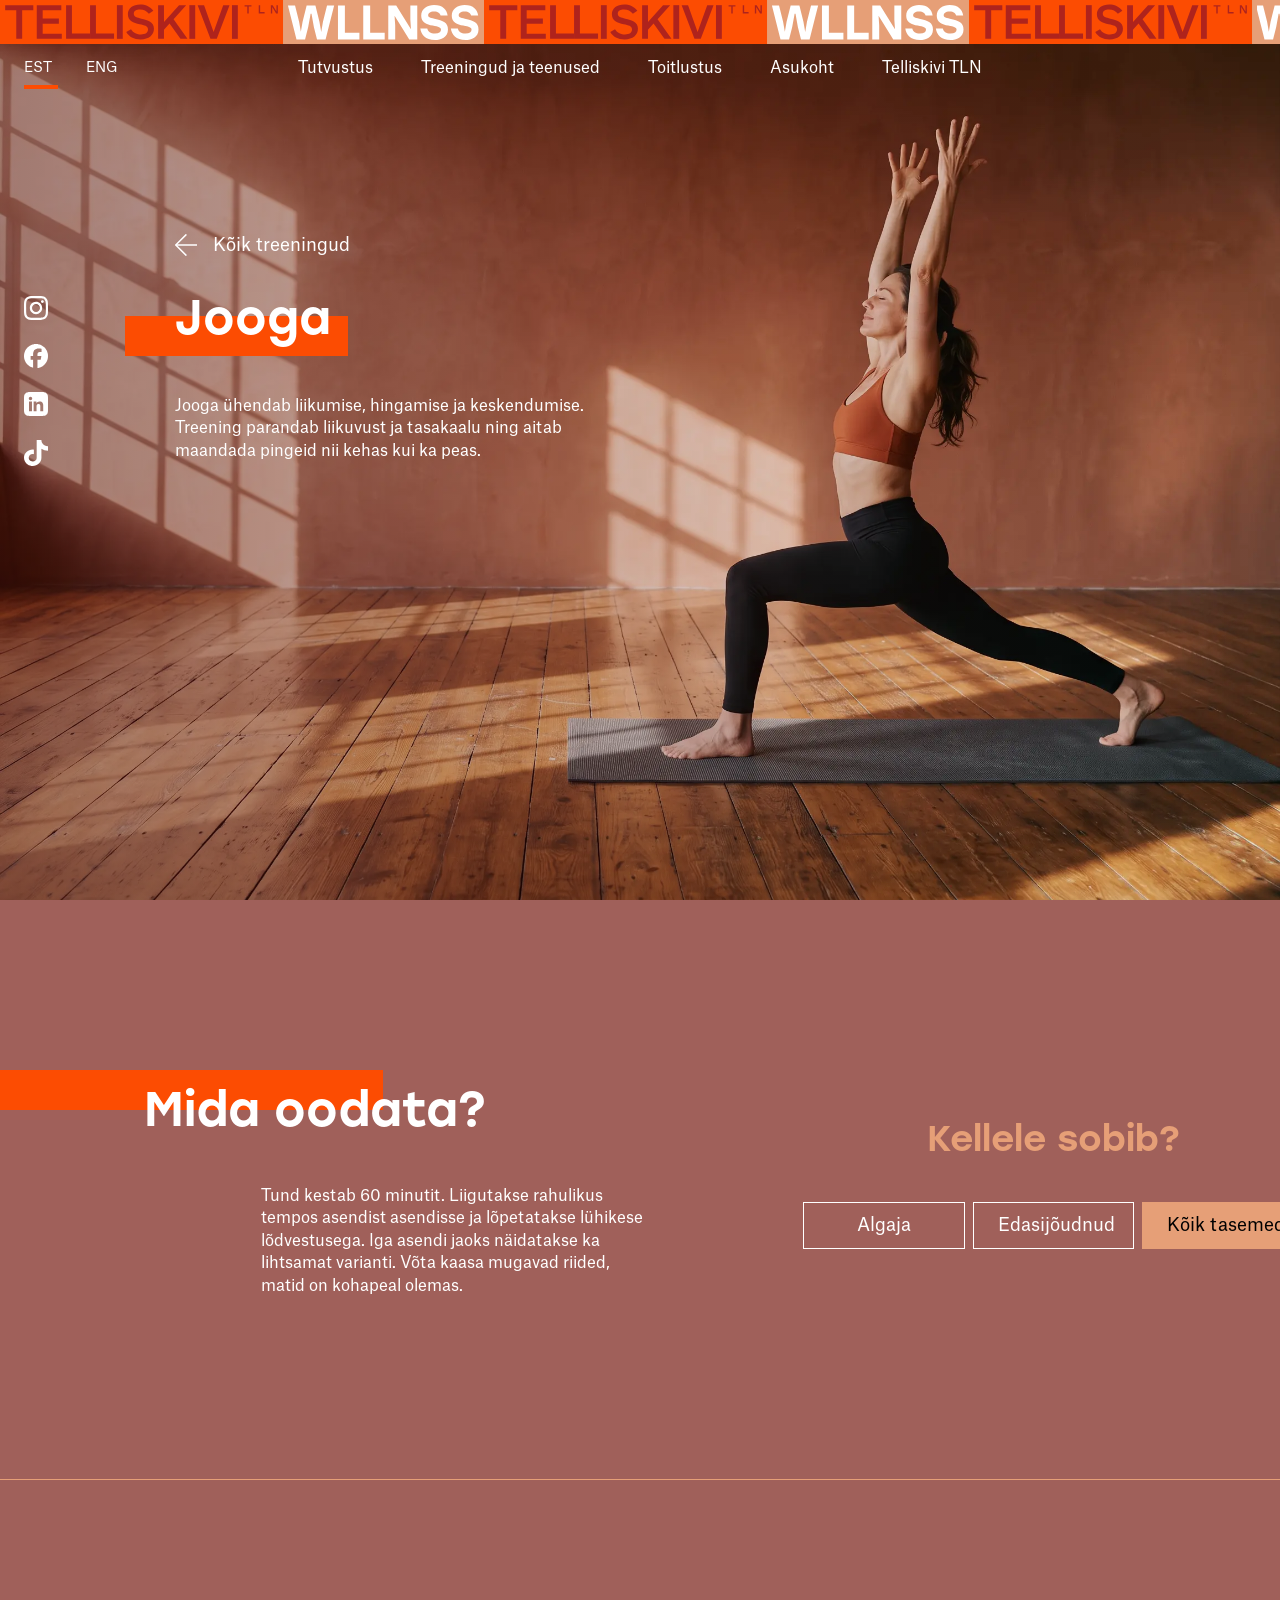
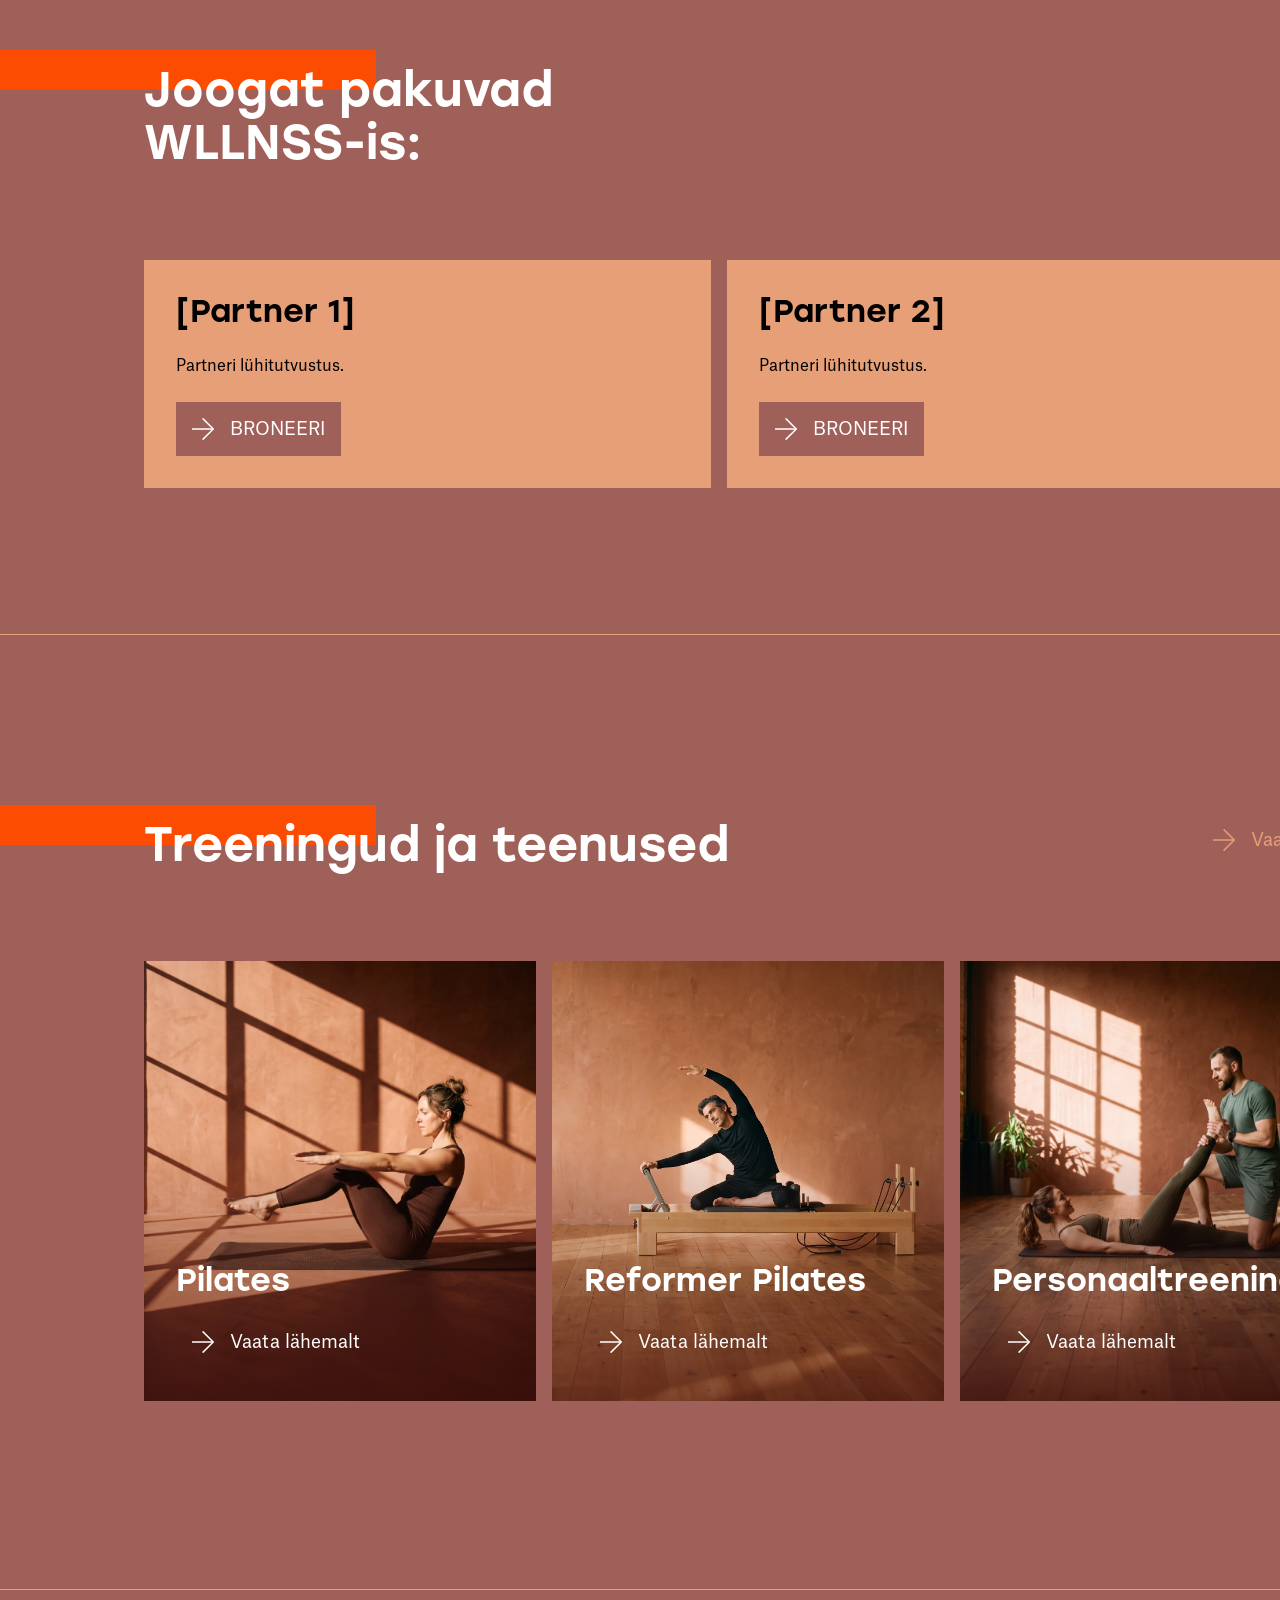
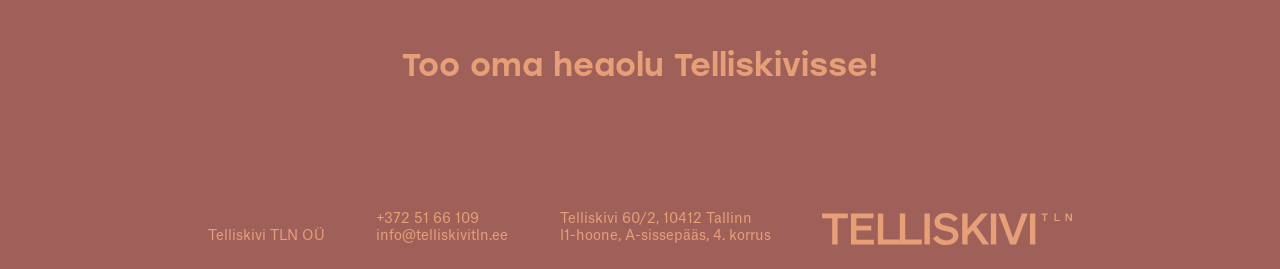
==== commit e29a2197: "Reformer: new photo with a man (reformer_5) Co-Authored-By: Claude Opus 5.5 <noreply@anthropic.com>" ====
--- a/jooga.html
+++ b/jooga.html
@@ -158,7 +158,7 @@
             </span>
           </a>
           <a class="ala" href="reformer-pilates.html">
-            <img class="ala__img ala__img--reformer" src="assets/img/reformer_4.webp" alt="" loading="lazy">
+            <img class="ala__img ala__img--reformer" src="assets/img/reformer_5.webp" alt="" loading="lazy">
             <span class="ala__body">
               <span class="ala__title">Reformer Pilates</span>
               <span class="nupp ala__nupp"><svg class="nupp__arrow" aria-hidden="true"><use href="#ic-nool"/></svg>Vaata l&auml;hemalt</span>
--- a/assets/css/style.css
+++ b/assets/css/style.css
@@ -494,7 +494,7 @@
   overflow: hidden;
   scroll-snap-align: start;
   background: var(--c-lightgrey);
-  color: var(--c-black);   /* Figma: card text is always black, whatever the section colour */
+  color: var(--c-white);   /* white since the clay photos (Ken, 2026-10-14; Figma black). No fade on the photo */
 }
 
 /* Image crops copied from the Figma fills — same source files */
@@ -504,29 +504,28 @@
   transition: transform 600ms var(--ease-out);
 }
 .ala__img--pilates  { inset: 0; width: 100%; height: 100%; object-fit: cover; object-position: 90% 50%; }   /* pilates_4 (2026-10-14): card window on her, window wall cut off */
-.ala__img--reformer { inset: 0; width: 100%; height: 100%; object-fit: cover; object-position: 100% 50%; }   /* reformer_4: card window on her and the machine's right half */
+.ala__img--reformer { inset: 0; width: 100%; height: 100%; object-fit: cover; object-position: 100% 50%; }   /* reformer_5 (man, 2026-10-14): card window on him and the machine's right half */
 .ala__img--yoga     { inset: 0; width: 100%; height: 100%; object-fit: cover; object-position: 100% 50%; }   /* yoga_4: card window on her lunge */
 .ala__img--personaaltreening { inset: 0; width: 100%; height: 100%; object-fit: cover; object-position: 100% 50%; }   /* personaaltreening_4: card window on trainer and client */
 .ala:hover .ala__img { transform: scale(1.03); }
 
+/* Brown fade like the heroes (#480F0C, 0 -> 0.65), running up from the bottom
+   behind the white card text (Ken, 2026-10-14) */
+.ala::after {
+  content: "";
+  position: absolute;
+  inset: 0;
+  background: linear-gradient(to top, rgba(72, 15, 12, 0.65) 0%, rgba(72, 15, 12, 0) 60%);   /* 0.65 (Ken) */
+  pointer-events: none;
+}
 .ala__body { position: relative; z-index: 1; display: flex; flex-direction: column; gap: 15px; }
-/* Reformer card (reformer_2 is a dark photo): white fade from the bottom so the black
-   title and "Vaata lähemalt" stay readable (Ken, 2026-10-08). Since the new photos
-   (2026-10-13) every card has it (Ken). */
-.ala::after {
-  content: "";
-  position: absolute;
-  inset: 0;
-  background: linear-gradient(to top, rgba(255, 255, 255, 0.85) 0%, rgba(255, 255, 255, 0.6) 30%, rgba(255, 255, 255, 0) 60%);
-  pointer-events: none;
-}
 .ala__title {
   font-family: var(--font-display);
   font-weight: 500;
   font-size: var(--fs-h2);
   line-height: var(--lh-h2);
 }
-.ala__nupp { width: 100%; }
+.ala__nupp { width: 100%; color: inherit; }   /* white with the card text */
 .ala:hover .ala__nupp { background: var(--c-btn-hover); }
 .ala:hover .ala__nupp .nupp__arrow { transform: translateX(4px); }
 
